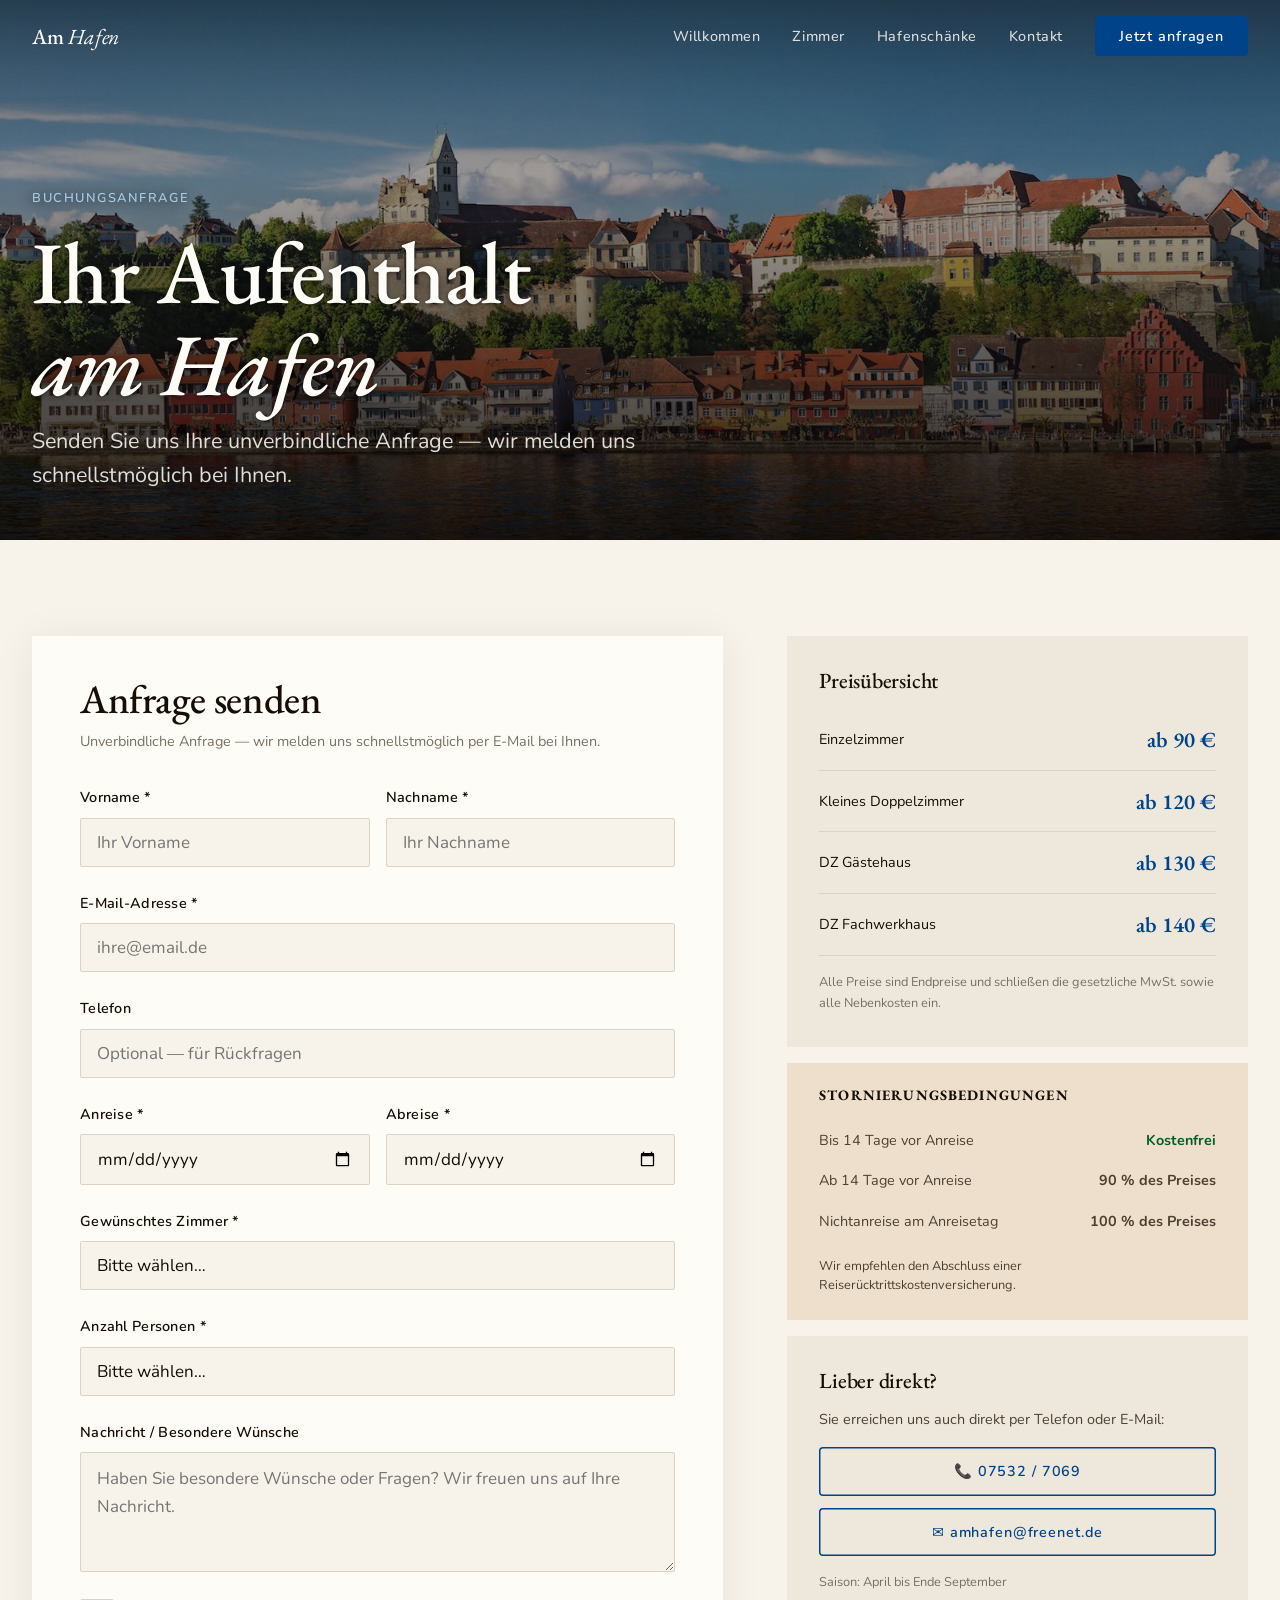
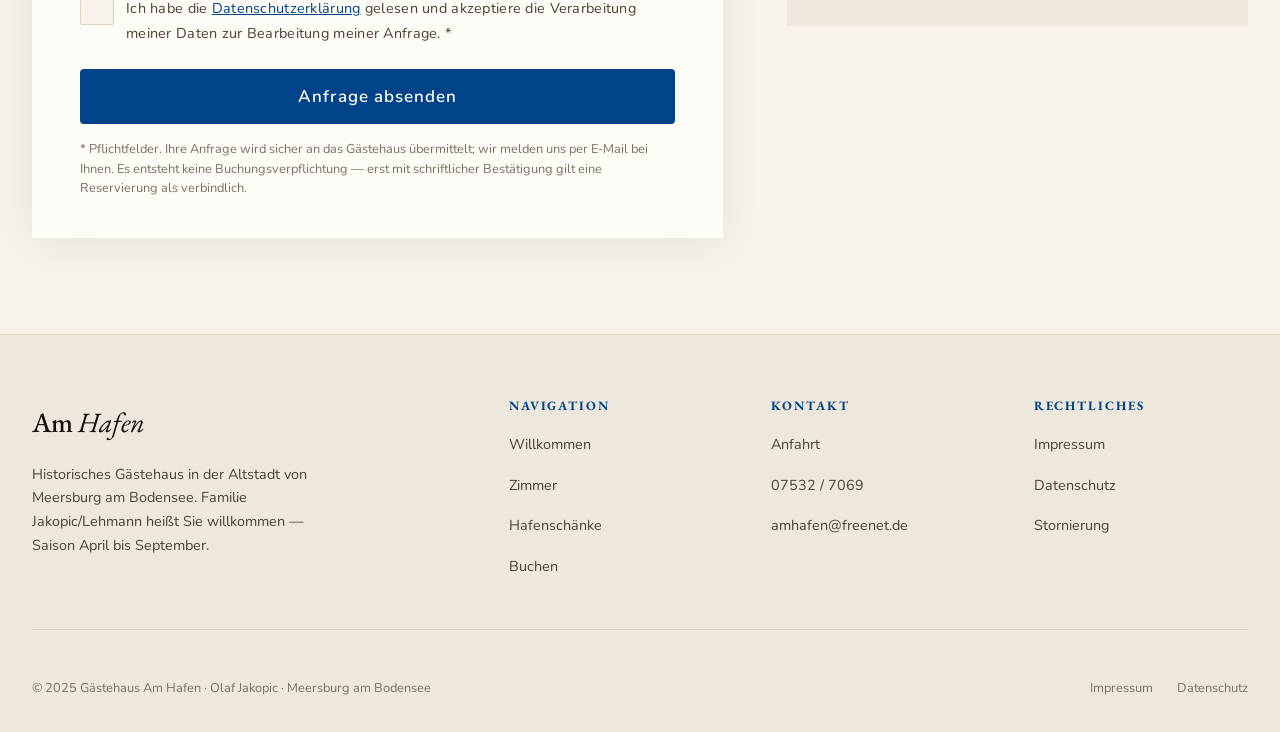
==== buchen.html @ cff9660d "Add files via upload" ====
<!DOCTYPE html>
<html lang="de">
<head>
  <meta charset="UTF-8">
  <meta name="viewport" content="width=device-width, initial-scale=1.0">
  <title>Zimmer anfragen – Gästehaus Am Hafen Meersburg</title>
  <meta name="description" content="Unverbindliche Buchungsanfrage für das Gästehaus Am Hafen in Meersburg. Zimmer ab 90 €/Nacht. Kostenfreie Stornierung bis 14 Tage vor Anreise.">
  <link rel="stylesheet" href="style.css">
</head>
<body>

<!-- ── Navigation ──────────────────────────────────────────── -->
<nav class="nav" aria-label="Hauptnavigation">
  <div class="nav__inner">
    <a href="index.html" class="nav__logo">Am <span>Hafen</span></a>
    <div class="nav__links" role="list">
      <a href="index.html" class="nav__link" role="listitem">Willkommen</a>
      <a href="zimmer.html" class="nav__link" role="listitem">Zimmer</a>
      <a href="hafenschaenke.html" class="nav__link" role="listitem">Hafenschänke</a>
      <a href="kontakt.html" class="nav__link" role="listitem">Kontakt</a>
      <a href="buchen.html" class="nav__cta nav__link nav__link--active" role="listitem">Jetzt anfragen</a>
    </div>
    <button class="nav__hamburger" aria-label="Menü öffnen" aria-expanded="false" aria-controls="mobile-nav">
      <span></span><span></span><span></span>
    </button>
  </div>
</nav>

<nav class="nav__mobile" id="mobile-nav" aria-label="Mobile Navigation">
  <a href="index.html" class="nav__link">Willkommen</a>
  <a href="zimmer.html" class="nav__link">Zimmer</a>
  <a href="hafenschaenke.html" class="nav__link">Hafenschänke</a>
  <a href="kontakt.html" class="nav__link">Kontakt</a>
  <a href="buchen.html" class="nav__cta">Jetzt anfragen</a>
</nav>

<!-- ── Page Header ─────────────────────────────────────────── -->
<header class="page-header">
  <div class="page-header__bg">
    <img width="1600" height="961" src="meersburg-bodensee-uferpromenade-bearbeitet.jpg" srcset="meersburg-bodensee-uferpromenade-bearbeitet-768.jpg 768w, meersburg-bodensee-uferpromenade-bearbeitet-1200.jpg 1200w, meersburg-bodensee-uferpromenade-bearbeitet.jpg 1600w" sizes="100vw" alt="Uferpromenade am Bodensee bei Meersburg" loading="eager" fetchpriority="high">
    <div class="page-header__content">
      <p class="eyebrow">Buchungsanfrage</p>
      <h1>Ihr Aufenthalt<br><em>am Hafen</em></h1>
      <p class="page-header__sub">Senden Sie uns Ihre unverbindliche Anfrage — wir melden uns schnellstmöglich bei Ihnen.</p>
    </div>
  </div>
</header>

<!-- ── Booking Section ────────────────────────────────────── -->
<main class="booking-section">
  <div class="container">

    <div class="booking-grid">

      <!-- ── Form ──────────────────────────────────────────── -->
      <div class="reveal">
        <form class="booking-form" name="buchungsanfrage" method="POST" data-netlify="true" netlify-honeypot="bot-field" action="/danke.html" aria-labelledby="form-heading">
          <input type="hidden" name="form-name" value="buchungsanfrage">
          <p hidden aria-hidden="true"><label>Bitte nicht ausfüllen: <input name="bot-field"></label></p>
          <h2 id="form-heading" style="font-size: var(--text-2xl); margin-bottom: var(--s2);">Anfrage senden</h2>
          <p class="lead" style="font-size: var(--text-sm); font-family: var(--font-body); font-style: normal; color: var(--text-soft); margin-bottom: var(--s8);">
            Unverbindliche Anfrage — wir melden uns schnellstmöglich per E-Mail bei Ihnen.
          </p>

          <div class="form-row">
            <div class="form-group">
              <label for="vorname">Vorname *</label>
              <input type="text" id="vorname" name="vorname" required autocomplete="given-name" placeholder="Ihr Vorname">
            </div>
            <div class="form-group">
              <label for="nachname">Nachname *</label>
              <input type="text" id="nachname" name="nachname" required autocomplete="family-name" placeholder="Ihr Nachname">
            </div>
          </div>

          <div class="form-group">
            <label for="email">E-Mail-Adresse *</label>
            <input type="email" id="email" name="email" required autocomplete="email" placeholder="ihre@email.de">
          </div>

          <div class="form-group">
            <label for="telefon">Telefon</label>
            <input type="tel" id="telefon" name="telefon" autocomplete="tel" placeholder="Optional — für Rückfragen">
          </div>

          <div class="form-row">
            <div class="form-group">
              <label for="anreise">Anreise *</label>
              <input type="date" id="anreise" name="anreise" required>
            </div>
            <div class="form-group">
              <label for="abreise">Abreise *</label>
              <input type="date" id="abreise" name="abreise" required>
            </div>
          </div>

          <div class="form-group">
            <label for="zimmer">Gewünschtes Zimmer *</label>
            <select id="zimmer" name="zimmer" required>
              <option value="" disabled selected>Bitte wählen…</option>
              <option value="ez">Einzelzimmer (ab 90 €/Nacht)</option>
              <option value="dz-klein">Kleines Doppelzimmer (ab 120 €/Nacht)</option>
              <option value="dz-gaestehaus">Doppelzimmer Gästehaus (ab 130 €/Nacht)</option>
              <option value="dz-fachwerkhaus">Doppelzimmer Fachwerkhaus (ab 140 €/Nacht)</option>
            </select>
          </div>

          <div class="form-group">
            <label for="personen">Anzahl Personen *</label>
            <select id="personen" name="personen" required>
              <option value="" disabled selected>Bitte wählen…</option>
              <option value="1">1 Person</option>
              <option value="2">2 Personen</option>
            </select>
          </div>

          <div class="form-group">
            <label for="nachricht">Nachricht / Besondere Wünsche</label>
            <textarea id="nachricht" name="nachricht" placeholder="Haben Sie besondere Wünsche oder Fragen? Wir freuen uns auf Ihre Nachricht."></textarea>
          </div>

          <div class="form-group" style="flex-direction: row; align-items: flex-start; gap: var(--s3);">
            <input type="checkbox" id="datenschutz" name="datenschutz" required style="width: auto; flex-shrink: 0; margin-top: 3px;">
            <label for="datenschutz" style="font-weight: 400; font-size: var(--text-sm); color: var(--text-mid); cursor: pointer;">
              Ich habe die <a href="impressum.html#datenschutz" style="color: var(--lake); text-decoration: underline;">Datenschutzerklärung</a> gelesen und akzeptiere die Verarbeitung meiner Daten zur Bearbeitung meiner Anfrage. *
            </label>
          </div>

          <button type="submit" class="btn btn--primary btn--lg" style="width: 100%; justify-content: center;">
            Anfrage absenden
          </button>

          <p class="form-note" style="margin-top: var(--s4);">
            * Pflichtfelder. Ihre Anfrage wird sicher an das Gästehaus übermittelt; wir melden uns per E-Mail bei Ihnen. Es entsteht keine Buchungsverpflichtung — erst mit schriftlicher Bestätigung gilt eine Reservierung als verbindlich.
          </p>
        </form>
      </div>

      <!-- ── Sidebar ─────────────────────────────────────── -->
      <aside class="booking-sidebar reveal reveal-delay-1" aria-label="Buchungsinformationen">

        <div class="booking-info-card">
          <h3>Preisübersicht</h3>
          <table class="price-table" aria-label="Zimmerpreise">
            <tbody>
              <tr>
                <td>Einzelzimmer</td>
                <td>ab 90 €</td>
              </tr>
              <tr>
                <td>Kleines Doppelzimmer</td>
                <td>ab 120 €</td>
              </tr>
              <tr>
                <td>DZ Gästehaus</td>
                <td>ab 130 €</td>
              </tr>
              <tr>
                <td>DZ Fachwerkhaus</td>
                <td>ab 140 €</td>
              </tr>
            </tbody>
          </table>
          <p style="font-size: var(--text-xs); color: var(--text-soft); margin-top: var(--s4);">
            Alle Preise sind Endpreise und schließen die gesetzliche MwSt. sowie alle Nebenkosten ein.
          </p>
        </div>

        <div class="storno-block" id="stornierung" aria-label="Stornierungsbedingungen">
          <h4>Stornierungsbedingungen</h4>
          <div class="storno-item">
            <span>Bis 14 Tage vor Anreise</span>
            <strong style="color: oklch(42% 0.14 155);">Kostenfrei</strong>
          </div>
          <div class="storno-item">
            <span>Ab 14 Tage vor Anreise</span>
            <strong>90 % des Preises</strong>
          </div>
          <div class="storno-item">
            <span>Nichtanreise am Anreisetag</span>
            <strong>100 % des Preises</strong>
          </div>
          <p style="font-size: var(--text-xs); color: var(--text-mid); margin-top: var(--s4); line-height: 1.5;">
            Wir empfehlen den Abschluss einer Reiserücktrittskostenversicherung.
          </p>
        </div>

        <div class="booking-info-card" style="margin-top: var(--s4);">
          <h3 style="font-size: var(--text-lg); margin-bottom: var(--s4);">Lieber direkt?</h3>
          <p style="font-size: var(--text-sm); color: var(--text-mid); margin-bottom: var(--s4); line-height: 1.6;">
            Sie erreichen uns auch direkt per Telefon oder E-Mail:
          </p>
          <a href="tel:+4975327069" class="btn btn--ghost" style="width: 100%; justify-content: center; margin-bottom: var(--s3);">
            📞 07532 / 7069
          </a>
          <a href="mailto:amhafen@freenet.de" class="btn btn--ghost" style="width: 100%; justify-content: center;">
            ✉ amhafen@freenet.de
          </a>
          <p style="font-size: var(--text-xs); color: var(--text-soft); margin-top: var(--s4);">Saison: April bis Ende September</p>
        </div>

      </aside>
    </div>
  </div>
</main>

<!-- ── Footer ─────────────────────────────────────────────── -->
<footer>
  <div class="container">
    <div class="footer__grid">
      <div>
        <div class="footer__brand">Am <span>Hafen</span></div>
        <p class="footer__desc">Historisches Gästehaus in der Altstadt von Meersburg am Bodensee. Familie Jakopic/Lehmann heißt Sie willkommen — Saison April bis September.</p>
      </div>
      <div class="footer__col">
        <h4>Navigation</h4>
        <ul class="footer__links">
          <li><a href="index.html" class="footer__link">Willkommen</a></li>
          <li><a href="zimmer.html" class="footer__link">Zimmer</a></li>
          <li><a href="hafenschaenke.html" class="footer__link">Hafenschänke</a></li>
          <li><a href="buchen.html" class="footer__link">Buchen</a></li>
        </ul>
      </div>
      <div class="footer__col">
        <h4>Kontakt</h4>
        <ul class="footer__links">
          <li><a href="kontakt.html" class="footer__link">Anfahrt</a></li>
          <li><a href="tel:+4975327069" class="footer__link">07532 / 7069</a></li>
          <li><a href="mailto:amhafen@freenet.de" class="footer__link">amhafen@freenet.de</a></li>
        </ul>
      </div>
      <div class="footer__col">
        <h4>Rechtliches</h4>
        <ul class="footer__links">
          <li><a href="impressum.html" class="footer__link">Impressum</a></li>
          <li><a href="impressum.html#datenschutz" class="footer__link">Datenschutz</a></li>
          <li><a href="impressum.html#stornierung" class="footer__link">Stornierung</a></li>
        </ul>
      </div>
    </div>
    <div class="footer__bottom">
      <span class="footer__copy">© 2025 Gästehaus Am Hafen · Olaf Jakopic · Meersburg am Bodensee</span>
      <div class="footer__legal">
        <a href="impressum.html">Impressum</a>
        <a href="impressum.html#datenschutz">Datenschutz</a>
      </div>
    </div>
  </div>
</footer>

<script src="main.js"></script>
</body>
</html>
---- style.css ----
/* ============================================================
   Gästehaus Am Hafen — Main Stylesheet
   Typography: EB Garamond (display) + Nunito (body)
   Colors: OKLCH — warm cream / Bodensee blue
   ============================================================ */

@import url('https://fonts.googleapis.com/css2?family=EB+Garamond:ital,wght@0,400;0,500;0,600;1,400;1,500&family=Nunito:wght@300;400;500;600;700&display=swap');

/* ── Reset & Box Model ────────────────────────────────────── */
*, *::before, *::after {
  box-sizing: border-box;
  margin: 0;
  padding: 0;
}

/* ── Design Tokens ────────────────────────────────────────── */
:root {
  /* Colors */
  --bg:             oklch(96.5% 0.013 85);
  --bg-surface:     oklch(93%   0.016 82);
  --bg-deep:        oklch(89%   0.022 80);
  --text:           oklch(17%   0.022 70);
  --text-mid:       oklch(38%   0.028 72);
  --text-soft:      oklch(55%   0.022 75);
  --lake:           oklch(37%   0.155 241);
  --lake-mid:       oklch(52%   0.115 241);
  --lake-pale:      oklch(82%   0.055 241);
  --lake-wash:      oklch(93%   0.025 241);
  --timber:         oklch(60%   0.100 62);
  --timber-pale:    oklch(91%   0.030 75);
  --border:         oklch(87%   0.022 80);
  --border-mid:     oklch(80%   0.030 80);
  --white:          oklch(99%   0.006 85);

  /* Typography */
  --font-display: 'EB Garamond', Georgia, serif;
  --font-body:    'Nunito', system-ui, -apple-system, sans-serif;

  /* Type Scale (fluid) */
  --text-xs:   clamp(0.72rem, 0.68rem + 0.2vw,  0.8rem);
  --text-sm:   clamp(0.85rem, 0.82rem + 0.15vw, 0.9rem);
  --text-base: clamp(1rem,    0.97rem + 0.15vw,  1.0625rem);
  --text-lg:   clamp(1.15rem, 1.05rem + 0.5vw,   1.35rem);
  --text-xl:   clamp(1.35rem, 1.1rem  + 1.1vw,   1.75rem);
  --text-2xl:  clamp(1.7rem,  1.3rem  + 2vw,     2.5rem);
  --text-3xl:  clamp(2.2rem,  1.6rem  + 3vw,     3.5rem);
  --text-4xl:  clamp(3rem,    2rem    + 5vw,      5.5rem);
  --text-hero: clamp(3.5rem,  2rem    + 7.5vw,   8.5rem);

  /* Spacing (4pt scale) */
  --s1:  0.25rem;
  --s2:  0.5rem;
  --s3:  0.75rem;
  --s4:  1rem;
  --s6:  1.5rem;
  --s8:  2rem;
  --s10: 2.5rem;
  --s12: 3rem;
  --s16: 4rem;
  --s20: 5rem;
  --s24: 6rem;
  --s32: 8rem;

  /* Easing */
  --ease-out-quart: cubic-bezier(0.25, 1, 0.5, 1);
  --ease-out-expo:  cubic-bezier(0.16, 1, 0.3, 1);

  /* Layout */
  --max-content: 1380px;
  --max-prose:   70ch;
  --nav-h:       72px;
}

/* ── Base ─────────────────────────────────────────────────── */
html {
  scroll-behavior: smooth;
  -webkit-text-size-adjust: 100%;
}

body {
  font-family: var(--font-body);
  font-size: var(--text-base);
  line-height: 1.7;
  color: var(--text);
  background: var(--bg);
  -webkit-font-smoothing: antialiased;
  overflow-x: hidden;
}

img {
  display: block;
  max-width: 100%;
  height: auto;
}

a {
  color: inherit;
  text-decoration: none;
}

ul, ol {
  list-style: none;
}

button {
  cursor: pointer;
  border: none;
  background: none;
  font-family: inherit;
}

/* ── Typography ───────────────────────────────────────────── */
h1, h2, h3, h4 {
  font-family: var(--font-display);
  font-weight: 500;
  line-height: 1.15;
  letter-spacing: -0.01em;
  color: var(--text);
}

h1 { font-size: var(--text-4xl); }
h2 { font-size: var(--text-3xl); }
h3 { font-size: var(--text-2xl); }
h4 { font-size: var(--text-xl); }

h1 em, h2 em, h3 em, h4 em {
  font-style: italic;
  font-weight: inherit;
}

.display {
  font-family: var(--font-display);
  font-size: var(--text-hero);
  font-weight: 400;
  line-height: 0.92;
  letter-spacing: -0.02em;
}

.eyebrow {
  font-family: var(--font-body);
  font-size: var(--text-xs);
  font-weight: 600;
  letter-spacing: 0.12em;
  text-transform: uppercase;
  color: var(--lake);
}

.lead {
  font-family: var(--font-display);
  font-size: var(--text-lg);
  font-weight: 400;
  font-style: italic;
  line-height: 1.6;
  color: var(--text-mid);
}

/* ── Navigation ───────────────────────────────────────────── */
.nav {
  position: fixed;
  top: 0;
  left: 0;
  right: 0;
  z-index: 100;
  height: var(--nav-h);
  display: flex;
  align-items: center;
  padding: 0 var(--s8);
  transition: background 0.4s var(--ease-out-quart),
              box-shadow 0.4s var(--ease-out-quart);
}

/* Scrim behind nav on transparent (over-hero) state for legibility */
.nav::before {
  content: '';
  position: absolute;
  inset: 0;
  bottom: auto;
  height: calc(var(--nav-h) * 2.4);
  background: linear-gradient(
    to bottom,
    oklch(15% 0.02 70 / 0.55) 0%,
    oklch(15% 0.02 70 / 0.28) 45%,
    oklch(15% 0.02 70 / 0) 100%
  );
  pointer-events: none;
  opacity: 1;
  transition: opacity 0.4s var(--ease-out-quart);
  z-index: -1;
}

.nav--scrolled::before,
.nav--light::before {
  opacity: 0;
}

.nav--scrolled {
  background: var(--white);
  box-shadow: 0 1px 0 var(--border);
}

.nav__inner {
  width: 100%;
  max-width: var(--max-content);
  margin: 0 auto;
  display: flex;
  align-items: center;
  justify-content: space-between;
  gap: var(--s6);
}

.nav__logo {
  font-family: var(--font-display);
  font-size: var(--text-lg);
  font-weight: 500;
  letter-spacing: -0.01em;
  color: var(--white);
  transition: color 0.3s;
  flex-shrink: 0;
  white-space: nowrap;
}

.nav--scrolled .nav__logo,
.nav--light .nav__logo {
  color: var(--text);
}

.nav__logo span {
  font-style: italic;
  font-weight: 400;
}

.nav__links {
  display: flex;
  align-items: center;
  gap: var(--s8);
}

.nav__link {
  font-size: var(--text-sm);
  font-weight: 500;
  letter-spacing: 0.04em;
  color: oklch(98% 0.008 85 / 0.85);
  transition: color 0.2s, opacity 0.2s;
  position: relative;
}

.nav--scrolled .nav__link,
.nav--light .nav__link {
  color: var(--text-mid);
}

.nav__link::after {
  content: '';
  position: absolute;
  bottom: -2px;
  left: 0;
  width: 0;
  height: 1px;
  background: var(--lake);
  transition: width 0.25s var(--ease-out-quart);
}

.nav__link:hover::after,
.nav__link--active::after {
  width: 100%;
}

.nav__link:hover,
.nav__link--active {
  color: var(--white);
  opacity: 1;
}

.nav--scrolled .nav__link:hover,
.nav--scrolled .nav__link--active,
.nav--light .nav__link:hover,
.nav--light .nav__link--active {
  color: var(--lake);
}

.nav__cta {
  font-size: var(--text-sm);
  font-weight: 600;
  letter-spacing: 0.06em;
  padding: var(--s2) var(--s6);
  background: var(--lake);
  color: var(--white) !important;
  border-radius: 4px;
  transition: background 0.2s;
  flex-shrink: 0;
  white-space: nowrap;
}

.nav__cta:hover {
  background: var(--lake-mid) !important;
}

.nav__cta::after { display: none !important; }

.nav__hamburger {
  display: none;
  flex-direction: column;
  gap: 5px;
  padding: var(--s2);
  color: var(--white);
}

.nav--scrolled .nav__hamburger,
.nav--light .nav__hamburger {
  color: var(--text);
}

.nav__hamburger span {
  display: block;
  width: 22px;
  height: 1.5px;
  background: currentColor;
  transition: transform 0.3s, opacity 0.3s;
}

/* ── Mobile Nav ────────────────────────────────────────────── */
.nav__mobile {
  display: none;
  position: fixed;
  inset: 0;
  z-index: 99;
  background: var(--white);
  padding: calc(var(--nav-h) + var(--s8)) var(--s8) var(--s8);
  flex-direction: column;
  gap: var(--s6);
}

.nav__mobile.is-open {
  display: flex;
}

.nav__mobile .nav__link {
  color: var(--text);
  font-size: var(--text-xl);
  font-family: var(--font-display);
  font-weight: 400;
}

.nav__mobile .nav__cta {
  align-self: flex-start;
  margin-top: var(--s4);
}

/* Offenes Mobile-Menü: obere Leiste solide, damit Logo/Hamburger lesbar
   bleiben und der Über-Hero-Scrim nicht in das weiße Menü durchscheint */
body:has(.nav__mobile.is-open) .nav {
  background: var(--white);
  box-shadow: 0 1px 0 var(--border);
}
body:has(.nav__mobile.is-open) .nav::before { opacity: 0; }
body:has(.nav__mobile.is-open) .nav__logo,
body:has(.nav__mobile.is-open) .nav__hamburger { color: var(--text); }

/* ── Buttons ──────────────────────────────────────────────── */
.btn {
  display: inline-flex;
  align-items: center;
  gap: var(--s3);
  font-family: var(--font-body);
  font-size: var(--text-sm);
  font-weight: 600;
  letter-spacing: 0.06em;
  padding: var(--s3) var(--s8);
  border-radius: 4px;
  transition: background 0.2s, transform 0.15s;
  text-decoration: none;
}

.btn:active { transform: translateY(1px); }

.btn--primary {
  background: var(--lake);
  color: var(--white);
}

.btn--primary:hover { background: var(--lake-mid); }

.btn--ghost {
  background: transparent;
  color: var(--lake);
  box-shadow: inset 0 0 0 1.5px var(--lake);
}

.btn--ghost:hover {
  background: var(--lake-wash);
}

.btn--ghost-light {
  background: transparent;
  color: var(--white);
  box-shadow: inset 0 0 0 1.5px oklch(98% 0.006 85 / 0.5);
}

.btn--ghost-light:hover {
  background: oklch(98% 0.006 85 / 0.1);
}

.btn--lg {
  font-size: var(--text-base);
  padding: var(--s4) var(--s10);
}

/* ── Layout Utilities ─────────────────────────────────────── */
.container {
  width: 100%;
  max-width: var(--max-content);
  margin: 0 auto;
  padding: 0 var(--s8);
}

.section {
  padding: var(--s24) 0;
}

.section--sm { padding: var(--s16) 0; }
.section--lg { padding: clamp(5rem, 10vw, 9rem) 0; }

/* ── Hero ─────────────────────────────────────────────────── */
.hero {
  position: relative;
  min-height: 100svh;
  display: flex;
  align-items: flex-end;
  overflow: hidden;
}

.hero__bg {
  position: absolute;
  inset: 0;
  z-index: 0;
}

.hero__bg img {
  width: 100%;
  height: 100%;
  object-fit: cover;
  object-position: center 30%;
}

.hero__bg::after {
  content: '';
  position: absolute;
  inset: 0;
  background: linear-gradient(
    to top,
    oklch(12% 0.02 70 / 0.88) 0%,
    oklch(12% 0.02 70 / 0.35) 50%,
    oklch(12% 0.02 70 / 0.1) 100%
  );
}

.hero__content {
  position: relative;
  z-index: 1;
  width: 100%;
  padding: var(--s32) var(--s8) var(--s20);
  max-width: var(--max-content);
  margin: 0 auto;
}

.hero__eyebrow {
  color: var(--lake-pale);
  margin-bottom: var(--s6);
}

.hero__title {
  font-family: var(--font-display);
  font-size: var(--text-hero);
  font-weight: 400;
  font-style: normal;
  line-height: 0.95;
  letter-spacing: -0.02em;
  color: var(--white);
  margin-bottom: var(--s6);
  max-width: 14ch;
}

.hero__title em {
  font-style: italic;
  font-weight: 400;
}

.hero__sub {
  font-size: var(--text-base);
  color: oklch(94% 0.01 85 / 0.85);
  max-width: 46ch;
  line-height: 1.6;
  margin-bottom: var(--s10);
}

.hero__actions {
  display: flex;
  gap: var(--s4);
  flex-wrap: wrap;
}

/* ── Zimmer Inklusiv-Liste ───────────────────────────────── */
.zimmer-inkl {
  display: grid;
  grid-template-columns: 1fr 1fr;
  gap: var(--s10);
  background: var(--white);
  border: 1px solid var(--border);
  padding: var(--s10);
}

.zimmer-inkl__col + .zimmer-inkl__col {
  border-left: 1px solid var(--border);
  padding-left: var(--s10);
}

.zimmer-inkl__heading {
  font-family: var(--font-body);
  font-size: var(--text-xs);
  font-weight: 700;
  letter-spacing: 0.15em;
  text-transform: uppercase;
  color: var(--lake);
  margin-bottom: var(--s5, 1.25rem);
  padding-bottom: var(--s3);
  border-bottom: 1px solid var(--border);
}

.zimmer-inkl__list {
  display: flex;
  flex-direction: column;
  gap: var(--s3);
}

.zimmer-inkl__list li {
  font-size: var(--text-sm);
  color: var(--text-mid);
  display: flex;
  gap: var(--s3);
  align-items: flex-start;
  line-height: 1.55;
}

.zimmer-inkl__list li::before {
  content: '✓';
  color: var(--lake);
  font-weight: 700;
  flex-shrink: 0;
  margin-top: 1px;
}

.zimmer-inkl__list--muted li::before {
  content: '·';
  color: var(--text-soft);
  font-size: 1.4em;
  line-height: 1;
}

@media (max-width: 720px) {
  .zimmer-inkl {
    grid-template-columns: 1fr;
    gap: var(--s8);
    padding: var(--s8);
  }
  .zimmer-inkl__col + .zimmer-inkl__col {
    border-left: none;
    border-top: 1px solid var(--border);
    padding-left: 0;
    padding-top: var(--s8);
  }
}

/* ── Highlights Band ─────────────────────────────────────── */
.highlights {
  background: var(--white);
  padding: var(--s12) 0;
  border-top: 1px solid var(--border);
  border-bottom: 1px solid var(--border);
}

.highlights__grid {
  display: grid;
  grid-template-columns: repeat(3, 1fr);
  gap: 1px;
  background: var(--border);
}

.highlight {
  padding: var(--s8) var(--s10);
  background: var(--white);
  display: flex;
  align-items: flex-start;
  gap: var(--s6);
}

.highlight__icon {
  font-size: 1.5rem;
  flex-shrink: 0;
  margin-top: 2px;
}

.highlight__label {
  font-size: var(--text-xs);
  font-weight: 600;
  letter-spacing: 0.15em;
  text-transform: uppercase;
  color: var(--lake);
  margin-bottom: var(--s2);
}

.highlight__text {
  font-family: var(--font-display);
  font-size: var(--text-lg);
  color: var(--text);
  font-weight: 400;
  line-height: 1.3;
}

.highlight__sub {
  font-size: var(--text-sm);
  color: var(--text-mid);
  margin-top: var(--s1);
  line-height: 1.4;
}

/* ── Intro / Willkommen ──────────────────────────────────── */
.intro {
  padding: var(--s24) 0;
}

.intro__grid {
  display: grid;
  grid-template-columns: 1fr 1fr;
  gap: var(--s16);
  align-items: center;
}

.intro__image {
  position: relative;
  aspect-ratio: 3/4;
}

.intro__image-clip {
  width: 100%;
  height: 100%;
  overflow: hidden;
}

.intro__image-clip img {
  width: 100%;
  height: 100%;
  object-fit: cover;
  transition: transform 0.8s var(--ease-out-quart);
}

.intro__image:hover .intro__image-clip img {
  transform: scale(1.02);
}

.intro__badge {
  position: absolute;
  bottom: var(--s6);
  right: calc(-1 * var(--s12));
  background: var(--white);
  padding: var(--s6) var(--s8);
  box-shadow: 0 4px 32px oklch(12% 0.02 70 / 0.12);
  text-align: center;
  z-index: 2;
}

.intro__badge-year {
  font-family: var(--font-display);
  font-size: clamp(2.5rem, 5vw, 4rem);
  font-weight: 500;
  line-height: 1;
  letter-spacing: -0.02em;
  color: var(--lake);
}

.intro__badge-label {
  font-size: var(--text-xs);
  font-weight: 600;
  letter-spacing: 0.12em;
  text-transform: uppercase;
  color: var(--text-soft);
  margin-top: var(--s1);
}

.intro__text {
  padding-left: var(--s4);
}

.intro__text .eyebrow {
  margin-bottom: var(--s4);
}

.intro__text h2 {
  margin-bottom: var(--s6);
}

.intro__text .lead {
  margin-bottom: var(--s8);
}

.intro__text p {
  color: var(--text-mid);
  max-width: var(--max-prose);
  margin-bottom: var(--s4);
}

/* ── Room Preview ─────────────────────────────────────────── */
.rooms-preview {
  background: var(--bg);
  padding: var(--s24) 0;
}

.section-header {
  display: flex;
  align-items: flex-end;
  justify-content: space-between;
  gap: var(--s8);
  margin-bottom: var(--s12);
  flex-wrap: wrap;
}

.section-header__left .eyebrow {
  margin-bottom: var(--s4);
}

.rooms-grid {
  display: grid;
  grid-template-columns: repeat(3, 1fr);
  gap: var(--s6);
}

.room-card {
  display: flex;
  flex-direction: column;
  background: var(--white);
  overflow: hidden;
  border: 1px solid var(--border);
  transition: transform 0.3s var(--ease-out-quart),
              border-color 0.3s;
}

.room-card:hover {
  transform: translateY(-3px);
  border-color: var(--lake-pale);
  box-shadow: none;
}

.room-card__img {
  aspect-ratio: 4/3;
  overflow: hidden;
  position: relative;
}

.room-card__img img {
  width: 100%;
  height: 100%;
  object-fit: cover;
  transition: transform 0.6s var(--ease-out-quart);
}

.room-card:hover .room-card__img img {
  transform: scale(1.04);
}

.room-card__body {
  padding: var(--s6) var(--s8) var(--s8);
  display: flex;
  flex-direction: column;
  flex: 1;
}

.room-card__type {
  font-size: var(--text-xs);
  font-weight: 600;
  letter-spacing: 0.15em;
  text-transform: uppercase;
  color: var(--timber);
  margin-bottom: var(--s3);
}

.room-card__name {
  font-family: var(--font-display);
  font-size: var(--text-xl);
  font-weight: 500;
  letter-spacing: -0.01em;
  margin-bottom: var(--s3);
  line-height: 1.2;
}

.room-card__desc {
  font-size: var(--text-sm);
  color: var(--text-mid);
  line-height: 1.6;
  margin-bottom: var(--s6);
  flex: 1;
}

.room-card__footer {
  display: flex;
  align-items: center;
  justify-content: space-between;
  gap: var(--s4);
  padding-top: var(--s6);
  border-top: 1px solid var(--border);
}

.room-card__price {
  font-family: var(--font-display);
  font-size: var(--text-xl);
  font-weight: 400;
  color: var(--lake);
}

.room-card__price span {
  font-size: var(--text-sm);
  font-family: var(--font-body);
  color: var(--text-soft);
  font-weight: 400;
}

/* ── Hafen Bar Feature ─────────────────────────────────────── */
.hafenbar {
  padding: var(--s24) 0;
  position: relative;
  overflow: hidden;
}

.hafenbar__grid {
  display: grid;
  grid-template-columns: 5fr 7fr;
  gap: 0;
  min-height: 560px;
}

.hafenbar__text {
  padding: var(--s16) var(--s12) var(--s16) 0;
  display: flex;
  flex-direction: column;
  justify-content: center;
}

.hafenbar__text .eyebrow {
  margin-bottom: var(--s6);
}

.hafenbar__text h2 {
  margin-bottom: var(--s6);
}

.hafenbar__text .lead {
  margin-bottom: var(--s8);
}

.hafenbar__text p {
  color: var(--text-mid);
  margin-bottom: var(--s4);
  max-width: 54ch;
}

.hafenbar__text .btn {
  align-self: flex-start;
  margin-top: var(--s4);
}

.hafenbar__images {
  position: relative;
  display: grid;
  grid-template-rows: 2fr 1fr;
  gap: var(--s3);
}

.hafenbar__img-main {
  overflow: hidden;
}

.hafenbar__img-main img {
  width: 100%;
  height: 100%;
  object-fit: cover;
}

.hafenbar__img-row {
  display: grid;
  grid-template-columns: 1fr 1fr;
  gap: var(--s3);
}

.hafenbar__img-small {
  overflow: hidden;
}

.hafenbar__img-small img {
  width: 100%;
  height: 100%;
  object-fit: cover;
}

/* ── Geschichte / 1780 Section ───────────────────────────── */
.history {
  background: oklch(96% 0.018 241);
  padding: var(--s24) 0;
  position: relative;
  overflow: hidden;
}

.history__watermark {
  position: absolute;
  right: -0.05em;
  top: 50%;
  transform: translateY(-50%);
  font-family: var(--font-display);
  font-size: clamp(12rem, 25vw, 22rem);
  font-weight: 400;
  line-height: 1;
  letter-spacing: -0.06em;
  color: oklch(37% 0.155 241 / 0.06);
  pointer-events: none;
  user-select: none;
}

.history__inner {
  position: relative;
  z-index: 1;
  display: grid;
  grid-template-columns: 1fr 1fr;
  gap: var(--s16);
  align-items: center;
}

.history__text .eyebrow {
  color: var(--lake);
  margin-bottom: var(--s6);
}

.history__text h2 {
  color: var(--text);
  margin-bottom: var(--s6);
  font-size: var(--text-3xl);
}

.history__text p {
  color: var(--text-mid);
  line-height: 1.7;
  margin-bottom: var(--s4);
  max-width: 52ch;
}

.history__stats {
  display: grid;
  grid-template-columns: 1fr 1fr;
  gap: var(--s6);
  padding-top: var(--s6);
  margin-top: var(--s4);
  border-top: 1px solid var(--border);
}

.history__stat-number {
  font-family: var(--font-display);
  font-size: var(--text-3xl);
  font-weight: 500;
  letter-spacing: -0.02em;
  color: var(--lake);
  line-height: 1;
  margin-bottom: var(--s2);
}

.history__stat-label {
  font-size: var(--text-xs);
  font-weight: 600;
  letter-spacing: 0.12em;
  text-transform: uppercase;
  color: var(--text-soft);
}

.history__image {
  aspect-ratio: 3/4;
  overflow: hidden;
}

.history__image img {
  width: 100%;
  height: 100%;
  object-fit: cover;
}

/* ── Location ──────────────────────────────────────────────── */
.location {
  padding: var(--s24) 0;
  background: var(--bg-surface);
}

.location__grid {
  display: grid;
  grid-template-columns: 1fr 1fr;
  gap: var(--s16);
  align-items: center;
}

.location__content .eyebrow {
  margin-bottom: var(--s4);
}

.location__content h2 {
  margin-bottom: var(--s6);
}

.location__content .lead {
  margin-bottom: var(--s8);
}

.location__features {
  display: flex;
  flex-direction: column;
  gap: var(--s4);
  margin-bottom: var(--s8);
}

.location__feature {
  display: flex;
  gap: var(--s4);
  align-items: flex-start;
}

.location__feature-icon {
  width: 32px;
  height: 32px;
  flex-shrink: 0;
  background: var(--lake-wash);
  border-radius: 50%;
  display: flex;
  align-items: center;
  justify-content: center;
  font-size: 0.9rem;
  margin-top: 2px;
}

.location__feature-text strong {
  display: block;
  font-weight: 600;
  font-size: var(--text-sm);
  color: var(--text);
  margin-bottom: 1px;
}

.location__feature-text span {
  font-size: var(--text-sm);
  color: var(--text-mid);
}

.location__map {
  aspect-ratio: 4/5;
  position: relative;
  overflow: hidden;
}

.location__map img {
  width: 100%;
  height: 100%;
  object-fit: cover;
}

/* ── Contact Strip ────────────────────────────────────────── */
.contact-strip {
  background: var(--bg-deep);
  border-top: 1px solid var(--border-mid);
  padding: var(--s16) 0;
}

.contact-strip__inner {
  display: flex;
  align-items: center;
  justify-content: space-between;
  gap: var(--s8);
  flex-wrap: wrap;
}

.contact-strip__info {
  display: flex;
  gap: var(--s12);
  flex-wrap: wrap;
}

.contact-item {
  display: flex;
  flex-direction: column;
  gap: var(--s1);
}

.contact-item__label {
  font-size: var(--text-xs);
  font-weight: 700;
  letter-spacing: 0.15em;
  text-transform: uppercase;
  color: var(--lake);
}

.contact-item__value {
  font-size: var(--text-base);
  color: var(--text);
  font-family: var(--font-display);
  font-weight: 400;
}

.contact-item__value a {
  color: inherit;
  transition: color 0.2s;
}

.contact-item__value a:hover {
  color: var(--lake);
}

/* ── Footer ───────────────────────────────────────────────── */
footer {
  background: var(--bg-surface);
  border-top: 1px solid var(--border);
  padding: var(--s16) 0 var(--s8);
}

.footer__grid {
  display: grid;
  grid-template-columns: 2fr 1fr 1fr 1fr;
  gap: var(--s12);
  margin-bottom: var(--s12);
  padding-bottom: var(--s12);
  border-bottom: 1px solid var(--border);
}

.footer__brand {
  font-family: var(--font-display);
  font-size: var(--text-xl);
  font-weight: 500;
  letter-spacing: -0.02em;
  color: var(--text);
  margin-bottom: var(--s4);
}

.footer__brand span {
  font-style: italic;
  font-weight: 400;
}

.footer__desc {
  font-size: var(--text-sm);
  color: var(--text-mid);
  line-height: 1.65;
  max-width: 34ch;
}

.footer__col h4 {
  font-size: var(--text-xs);
  font-weight: 700;
  letter-spacing: 0.15em;
  text-transform: uppercase;
  color: var(--lake);
  margin-bottom: var(--s4);
}

.footer__links {
  display: flex;
  flex-direction: column;
  gap: var(--s3);
}

.footer__link {
  font-size: var(--text-sm);
  color: var(--text-mid);
  transition: color 0.2s;
}

.footer__link:hover {
  color: var(--text);
}

.footer__bottom {
  display: flex;
  align-items: center;
  justify-content: space-between;
  gap: var(--s4);
  flex-wrap: wrap;
}

.footer__copy {
  font-size: var(--text-xs);
  color: var(--text-soft);
}

.footer__legal {
  display: flex;
  gap: var(--s6);
}

.footer__legal a {
  font-size: var(--text-xs);
  color: var(--text-soft);
  transition: color 0.2s;
}

.footer__legal a:hover {
  color: var(--text-mid);
}

/* ── Page Header (einheitlich für alle Unterseiten) ────────── */
/* Spiegelt die Bildsprache des Startseiten-Heros: vollflächiges Foto,
   sichtbar (nicht abgedunkelt), Titel unten links, weiß und gut lesbar. */
.page-header {
  position: relative;
  min-height: clamp(380px, 46vw, 540px);
  overflow: hidden;
}

.page-header__bg {
  position: absolute;
  inset: 0;
  z-index: 0;
}

.page-header__bg img {
  width: 100%;
  height: 100%;
  object-fit: cover;
  object-position: center 42%;
}

.page-header__bg::after {
  content: '';
  position: absolute;
  inset: 0;
  background: linear-gradient(
    to top,
    oklch(12% 0.02 70 / 0.90) 0%,
    oklch(12% 0.02 70 / 0.52) 45%,
    oklch(12% 0.02 70 / 0.22) 100%
  );
}

.page-header__content {
  position: absolute;
  left: 0;
  right: 0;
  bottom: 0;
  z-index: 2; /* über dem ::after-Overlay, sonst verdeckt der Verlauf den Titel */
  max-width: var(--max-content);
  margin: 0 auto;
  padding: var(--s20) var(--s8) var(--s12);
}

.page-header__content .eyebrow {
  color: var(--lake-pale);
  margin-bottom: var(--s4);
  text-shadow: 0 1px 12px oklch(10% 0.02 70 / 0.7);
}

.page-header__content h1 {
  color: var(--white);
  font-size: var(--text-4xl);
  line-height: 1.04;
  max-width: 16ch;
  text-shadow: 0 2px 28px oklch(0% 0 0 / 0.6), 0 1px 4px oklch(0% 0 0 / 0.5);
}

.page-header__sub {
  color: oklch(95% 0.01 85 / 0.92);
  font-size: var(--text-lg);
  font-family: var(--font-body);
  max-width: 52ch;
  margin-top: var(--s4);
  line-height: 1.55;
  text-shadow: 0 1px 16px oklch(10% 0.02 70 / 0.7);
}

/* ── Zimmer Page ──────────────────────────────────────────── */
.room-full {
  padding: var(--s20) 0;
}

.room-full:nth-child(even) {
  background: var(--bg-surface);
}

.room-full__grid {
  display: grid;
  grid-template-columns: 1fr 1fr;
  gap: var(--s12);
  align-items: start;
}

.room-full:nth-child(even) .room-full__grid {
  direction: rtl;
}

.room-full:nth-child(even) .room-full__grid > * {
  direction: ltr;
}

.room-full__gallery {
  display: grid;
  grid-template-columns: 1.5fr 1fr;
  grid-template-rows: 1fr 1fr;
  gap: var(--s3);
}

.room-full__gallery-main {
  grid-row: 1 / span 2;
  aspect-ratio: 3/4;
  overflow: hidden;
  min-height: 0;
}

.room-full__gallery-thumb {
  overflow: hidden;
  min-height: 0;
}

.room-full__gallery img {
  width: 100%;
  height: 100%;
  object-fit: cover;
  transition: transform 0.5s var(--ease-out-quart);
}

.room-full__gallery img:hover {
  transform: scale(1.03);
}

.room-full__info {
  padding: var(--s4) 0;
}

.room-full__info .eyebrow {
  margin-bottom: var(--s4);
}

.room-full__info h2 {
  margin-bottom: var(--s4);
}

.room-full__info .lead {
  margin-bottom: var(--s8);
}

.room-full__info p {
  color: var(--text-mid);
  margin-bottom: var(--s4);
}

.amenities {
  display: grid;
  grid-template-columns: 1fr 1fr;
  gap: var(--s2) var(--s6);
  margin: var(--s6) 0;
}

.amenity {
  display: flex;
  align-items: center;
  gap: var(--s3);
  font-size: var(--text-sm);
  color: var(--text-mid);
}

.amenity::before {
  content: '✓';
  font-size: var(--text-xs);
  font-weight: 700;
  color: var(--lake);
  flex-shrink: 0;
}

.price-box {
  display: flex;
  align-items: baseline;
  gap: var(--s3);
  padding: var(--s6) var(--s8);
  background: var(--lake-wash);
  margin: var(--s6) 0;
}

.price-box__amount {
  font-family: var(--font-display);
  font-size: var(--text-3xl);
  font-weight: 500;
  letter-spacing: -0.02em;
  color: var(--lake);
  line-height: 1;
}

.price-box__from {
  font-size: var(--text-sm);
  color: var(--text-soft);
}

/* ── Buchung Page ─────────────────────────────────────────── */
.booking-section {
  padding: var(--s24) 0;
}

.booking-grid {
  display: grid;
  grid-template-columns: 3fr 2fr;
  gap: var(--s16);
  align-items: start;
}

.booking-form {
  background: var(--white);
  padding: var(--s10) var(--s12);
  box-shadow: 0 4px 40px oklch(12% 0.02 70 / 0.07);
}

.booking-form h2 {
  margin-bottom: var(--s2);
}

.booking-form .lead {
  margin-bottom: var(--s8);
  font-size: var(--text-base);
}

.form-group {
  display: flex;
  flex-direction: column;
  gap: var(--s2);
  margin-bottom: var(--s6);
}

.form-group label {
  font-size: var(--text-sm);
  font-weight: 600;
  color: var(--text);
  letter-spacing: 0.02em;
}

.form-group input,
.form-group select,
.form-group textarea {
  font-family: var(--font-body);
  font-size: var(--text-base);
  color: var(--text);
  background: var(--bg);
  border: 1.5px solid var(--border);
  border-radius: 2px;
  padding: var(--s3) var(--s4);
  transition: border-color 0.2s;
  width: 100%;
  -webkit-appearance: none;
}

.form-group input:focus,
.form-group select:focus,
.form-group textarea:focus {
  outline: none;
  border-color: var(--lake);
}

.form-group textarea {
  min-height: 120px;
  resize: vertical;
  line-height: 1.6;
}

.form-row {
  display: grid;
  grid-template-columns: 1fr 1fr;
  gap: var(--s4);
}

.form-note {
  font-size: var(--text-xs);
  color: var(--text-soft);
  line-height: 1.5;
  margin-top: var(--s4);
}

.booking-sidebar {
  position: sticky;
  top: calc(var(--nav-h) + var(--s8));
}

.booking-info-card {
  background: var(--bg-surface);
  padding: var(--s8);
  margin-bottom: var(--s4);
}

.booking-info-card h3 {
  font-size: var(--text-lg);
  margin-bottom: var(--s4);
}

.price-table {
  width: 100%;
  border-collapse: collapse;
}

.price-table td {
  padding: var(--s3) 0;
  font-size: var(--text-sm);
  border-bottom: 1px solid var(--border);
}

.price-table td:last-child {
  text-align: right;
  font-weight: 600;
  color: var(--lake);
  font-family: var(--font-display);
  font-size: var(--text-lg);
}

.storno-block {
  background: var(--timber-pale);
  padding: var(--s6) var(--s8);
  margin-top: var(--s4);
}

.storno-block h4 {
  font-size: var(--text-sm);
  font-weight: 700;
  margin-bottom: var(--s4);
  text-transform: uppercase;
  letter-spacing: 0.08em;
}

.storno-item {
  display: flex;
  justify-content: space-between;
  gap: var(--s4);
  font-size: var(--text-sm);
  padding: var(--s2) 0;
  color: var(--text-mid);
}

/* ── Kontakt Page ─────────────────────────────────────────── */
.contact-page {
  padding: var(--s24) 0;
}

.contact-page__grid {
  display: grid;
  grid-template-columns: 1fr 1fr;
  gap: var(--s16);
}

.contact-card {
  background: var(--white);
  padding: var(--s10) var(--s12);
  box-shadow: 0 4px 40px oklch(12% 0.02 70 / 0.07);
}

.contact-details {
  display: flex;
  flex-direction: column;
  gap: var(--s6);
  margin-top: var(--s8);
}

.contact-detail {
  display: flex;
  gap: var(--s4);
  align-items: flex-start;
}

.contact-detail__icon {
  font-size: 1.2rem;
  flex-shrink: 0;
  margin-top: 1px;
}

.contact-detail__label {
  font-size: var(--text-xs);
  font-weight: 600;
  letter-spacing: 0.12em;
  text-transform: uppercase;
  color: var(--lake);
  margin-bottom: var(--s1);
}

.contact-detail__value {
  font-size: var(--text-base);
  color: var(--text);
}

.contact-detail__value a {
  color: var(--lake);
  text-decoration: underline;
  text-decoration-color: transparent;
  transition: text-decoration-color 0.2s;
}

.contact-detail__value a:hover {
  text-decoration-color: var(--lake);
}

.map-embed {
  height: 400px;
  overflow: hidden;
  margin-top: var(--s8);
}

.map-embed iframe {
  width: 100%;
  height: 100%;
  border: none;
  display: block;
}

/* ── Impressum Page ───────────────────────────────────────── */
.legal-page {
  padding: var(--s24) 0;
  padding-top: calc(var(--nav-h) + var(--s16));
}

.legal-page .container {
  max-width: 800px;
}

.legal-page h1 {
  margin-bottom: var(--s6);
}

.legal-section {
  margin-bottom: var(--s12);
}

.legal-section h2 {
  font-size: var(--text-xl);
  margin-bottom: var(--s4);
  padding-bottom: var(--s3);
  border-bottom: 1px solid var(--border);
}

.legal-section h3 {
  font-size: var(--text-lg);
  margin-top: var(--s6);
  margin-bottom: var(--s3);
}

.legal-section p {
  color: var(--text-mid);
  margin-bottom: var(--s4);
  line-height: 1.7;
}

.legal-table {
  width: 100%;
  border-collapse: collapse;
  margin: var(--s4) 0;
}

.legal-table td {
  padding: var(--s3) var(--s4);
  font-size: var(--text-sm);
  border-bottom: 1px solid var(--border);
  vertical-align: top;
}

.legal-table td:first-child {
  font-weight: 600;
  color: var(--text);
  white-space: nowrap;
  padding-right: var(--s8);
  width: 35%;
}

.legal-table td:last-child {
  color: var(--text-mid);
}

/* ── Hafenschänke Page ─────────────────────────────────────── */
.hafen-hero-strip {
  background: var(--bg-surface);
  border-top: 1px solid var(--border);
  border-bottom: 1px solid var(--border);
  padding: var(--s12) 0;
}

.hafen-gen-timeline {
  display: flex;
  gap: 0;
  padding: var(--s12) 0;
  position: relative;
}

.hafen-gen-timeline::before {
  content: '';
  position: absolute;
  top: calc(var(--s12) + 16px);
  left: 0;
  right: 0;
  height: 1px;
  background: var(--border-mid);
}

.gen-item {
  flex: 1;
  text-align: center;
  padding: 0 var(--s4);
  position: relative;
}

.gen-item__dot {
  width: 12px;
  height: 12px;
  border-radius: 50%;
  background: var(--lake);
  margin: 10px auto var(--s4);
  position: relative;
  z-index: 1;
}

.gen-item__year {
  font-family: var(--font-display);
  font-size: var(--text-xl);
  font-weight: 500;
  letter-spacing: -0.01em;
  color: var(--lake);
  margin-bottom: var(--s2);
  display: block;
}

.gen-item__name {
  font-weight: 600;
  font-size: var(--text-sm);
  margin-bottom: var(--s1);
}

.gen-item__desc {
  font-size: var(--text-xs);
  color: var(--text-soft);
  line-height: 1.5;
}

/* ── Scroll Animations ─────────────────────────────────────── */
.reveal {
  opacity: 0;
  transform: translateY(28px);
  transition: opacity 0.7s var(--ease-out-expo),
              transform 0.7s var(--ease-out-expo);
}

.reveal.is-visible {
  opacity: 1;
  transform: none;
}

.reveal-delay-1 { transition-delay: 0.1s; }
.reveal-delay-2 { transition-delay: 0.2s; }
.reveal-delay-3 { transition-delay: 0.3s; }

/* ── Lightbox ──────────────────────────────────────────────── */
.lightbox {
  position: fixed;
  inset: 0;
  z-index: 200;
  background: oklch(6% 0.01 70 / 0.95);
  display: flex;
  align-items: center;
  justify-content: center;
  opacity: 0;
  pointer-events: none;
  transition: opacity 0.3s;
}

.lightbox.is-open {
  opacity: 1;
  pointer-events: auto;
}

.lightbox__img {
  max-width: 92vw;
  max-height: 90vh;
  object-fit: contain;
}

.lightbox__close {
  position: absolute;
  top: var(--s6);
  right: var(--s6);
  width: 48px;
  height: 48px;
  display: flex;
  align-items: center;
  justify-content: center;
  color: var(--white);
  font-size: 1.5rem;
  cursor: pointer;
  opacity: 0.6;
  transition: opacity 0.2s;
}

.lightbox__close:hover { opacity: 1; }

/* ── Responsive ───────────────────────────────────────────── */
@media (max-width: 1100px) {
  .footer__grid {
    grid-template-columns: 1fr 1fr;
    gap: var(--s8);
  }

  .intro__badge {
    right: var(--s4);
  }

  .history__watermark {
    font-size: clamp(8rem, 18vw, 14rem);
  }
}

@media (max-width: 900px) {
  :root { --nav-h: 64px; }

  .nav__links { display: none; }
  .nav__inner .nav__cta { display: none; } /* nur Desktop-CTA; Mobile-Menü-CTA bleibt sichtbar */
  .nav__hamburger { display: flex; }

  .hero__title { max-width: none; }

  .highlights__grid {
    grid-template-columns: 1fr;
  }

  /* Label/Überschrift/Sub vertikal stapeln statt nebeneinander (sonst Überlauf) */
  .highlight {
    flex-direction: column;
    gap: var(--s1);
  }

  .intro__grid,
  .history__inner,
  .location__grid,
  .booking-grid,
  .contact-page__grid,
  .hafenbar__grid {
    grid-template-columns: 1fr;
  }

  .intro__badge { display: none; }

  .hafenbar__text { padding-right: 0; }

  .rooms-grid {
    grid-template-columns: 1fr 1fr;
  }

  .room-full__grid {
    grid-template-columns: 1fr;
  }

  .room-full:nth-child(even) .room-full__grid {
    direction: ltr;
  }

  .footer__grid {
    grid-template-columns: 1fr 1fr;
  }

  .booking-sidebar {
    position: static;
  }

  .contact-strip__inner {
    flex-direction: column;
    align-items: flex-start;
  }
}

@media (max-width: 640px) {
  .rooms-grid {
    grid-template-columns: 1fr;
  }

  .room-full__gallery {
    grid-template-columns: 1fr;
  }

  .room-full__gallery-main {
    grid-row: span 1;
    aspect-ratio: 4/3;
  }

  .room-full__gallery-thumb { display: none; }

  .footer__grid {
    grid-template-columns: 1fr;
  }

  .form-row {
    grid-template-columns: 1fr;
  }

  .history__stats {
    grid-template-columns: 1fr 1fr;
  }

  .contact-strip__info {
    gap: var(--s8);
  }

  .hafen-gen-timeline {
    flex-direction: column;
  }

  .hafen-gen-timeline::before { display: none; }

  .gen-item { text-align: left; padding: var(--s4) 0; }
  .gen-item__dot { margin: 0 0 var(--s3); }
}

@media (prefers-reduced-motion: reduce) {
  *, *::before, *::after {
    animation-duration: 0.01ms !important;
    transition-duration: 0.01ms !important;
  }
  .reveal {
    opacity: 1;
    transform: none;
  }
}
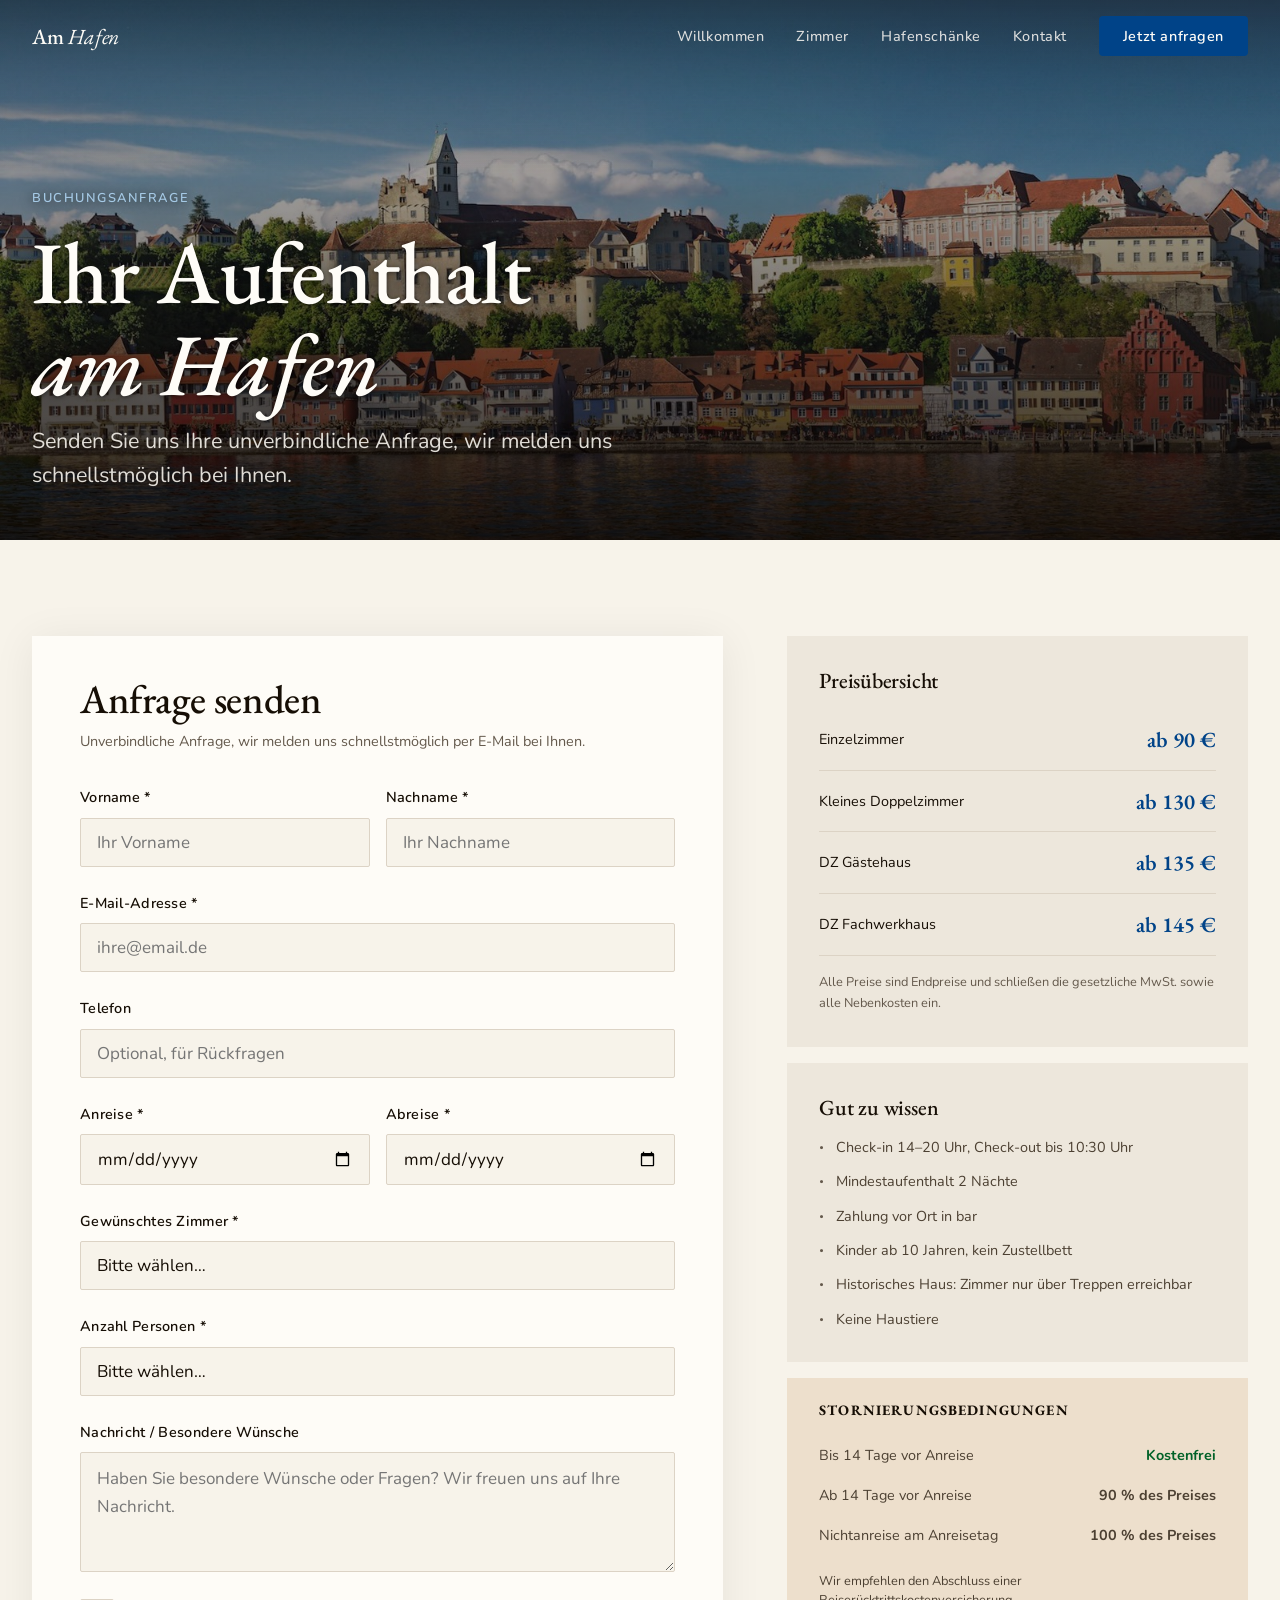
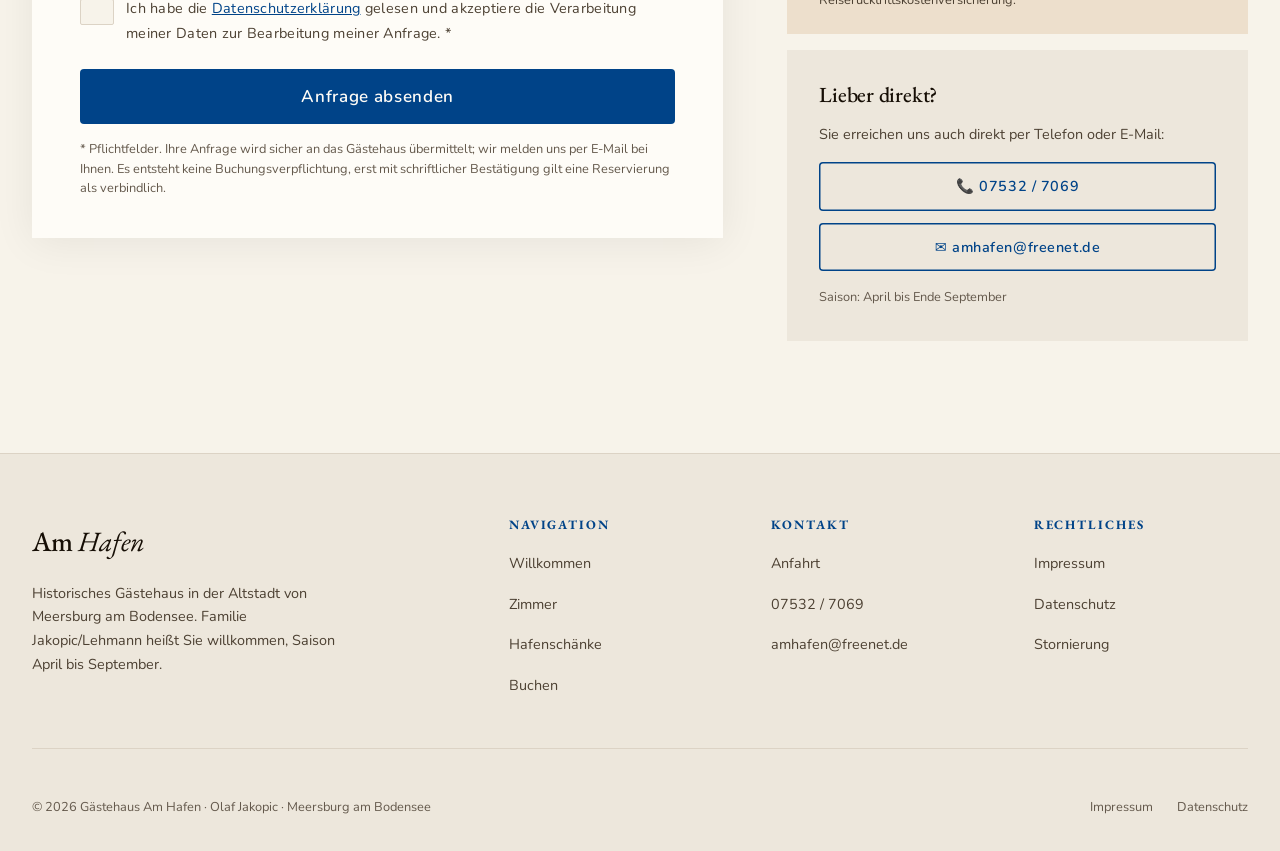
==== commit 4cad8b57: "Website-Update: neue Zimmerbilder + Fotoalben, Preise (145/135/130), Familien-Stammbaum, Audit-Fixes" ====
--- a/buchen.html
+++ b/buchen.html
@@ -5,7 +5,7 @@
   <meta name="viewport" content="width=device-width, initial-scale=1.0">
   <title>Zimmer anfragen – Gästehaus Am Hafen Meersburg</title>
   <meta name="description" content="Unverbindliche Buchungsanfrage für das Gästehaus Am Hafen in Meersburg. Zimmer ab 90 €/Nacht. Kostenfreie Stornierung bis 14 Tage vor Anreise.">
-  <link rel="stylesheet" href="style.css">
+  <link rel="stylesheet" href="css/style.css">
 </head>
 <body>
 
@@ -37,11 +37,11 @@
 <!-- ── Page Header ─────────────────────────────────────────── -->
 <header class="page-header">
   <div class="page-header__bg">
-    <img width="1600" height="961" src="meersburg-bodensee-uferpromenade-bearbeitet.jpg" srcset="meersburg-bodensee-uferpromenade-bearbeitet-768.jpg 768w, meersburg-bodensee-uferpromenade-bearbeitet-1200.jpg 1200w, meersburg-bodensee-uferpromenade-bearbeitet.jpg 1600w" sizes="100vw" alt="Uferpromenade am Bodensee bei Meersburg" loading="eager" fetchpriority="high">
+    <img width="1600" height="961" src="images/meersburg-bodensee-uferpromenade-bearbeitet.jpg" srcset="images/meersburg-bodensee-uferpromenade-bearbeitet-768.jpg 768w, images/meersburg-bodensee-uferpromenade-bearbeitet-1200.jpg 1200w, images/meersburg-bodensee-uferpromenade-bearbeitet.jpg 1600w" sizes="100vw" alt="Uferpromenade am Bodensee bei Meersburg" loading="eager" fetchpriority="high">
     <div class="page-header__content">
       <p class="eyebrow">Buchungsanfrage</p>
       <h1>Ihr Aufenthalt<br><em>am Hafen</em></h1>
-      <p class="page-header__sub">Senden Sie uns Ihre unverbindliche Anfrage — wir melden uns schnellstmöglich bei Ihnen.</p>
+      <p class="page-header__sub">Senden Sie uns Ihre unverbindliche Anfrage, wir melden uns schnellstmöglich bei Ihnen.</p>
     </div>
   </div>
 </header>
@@ -54,12 +54,16 @@
 
       <!-- ── Form ──────────────────────────────────────────── -->
       <div class="reveal">
-        <form class="booking-form" name="buchungsanfrage" method="POST" data-netlify="true" netlify-honeypot="bot-field" action="/danke.html" aria-labelledby="form-heading">
-          <input type="hidden" name="form-name" value="buchungsanfrage">
-          <p hidden aria-hidden="true"><label>Bitte nicht ausfüllen: <input name="bot-field"></label></p>
+        <form class="booking-form" name="buchungsanfrage" method="POST" action="https://api.web3forms.com/submit" accept-charset="UTF-8" aria-labelledby="form-heading">
+          <!-- Web3Forms: kostenlosen Access-Key auf https://web3forms.com mit amhafen@freenet.de holen und unten einsetzen -->
+          <input type="hidden" name="access_key" value="REPLACE_WITH_WEB3FORMS_ACCESS_KEY">
+          <input type="hidden" name="subject" value="Neue Buchungsanfrage – Gästehaus Am Hafen">
+          <input type="hidden" name="from_name" value="Website Gästehaus Am Hafen">
+          <input type="checkbox" name="botcheck" tabindex="-1" autocomplete="off" aria-hidden="true" style="display:none">
+          <p class="form-status" role="status" aria-live="polite" hidden></p>
           <h2 id="form-heading" style="font-size: var(--text-2xl); margin-bottom: var(--s2);">Anfrage senden</h2>
           <p class="lead" style="font-size: var(--text-sm); font-family: var(--font-body); font-style: normal; color: var(--text-soft); margin-bottom: var(--s8);">
-            Unverbindliche Anfrage — wir melden uns schnellstmöglich per E-Mail bei Ihnen.
+            Unverbindliche Anfrage, wir melden uns schnellstmöglich per E-Mail bei Ihnen.
           </p>
 
           <div class="form-row">
@@ -80,7 +84,7 @@
 
           <div class="form-group">
             <label for="telefon">Telefon</label>
-            <input type="tel" id="telefon" name="telefon" autocomplete="tel" placeholder="Optional — für Rückfragen">
+            <input type="tel" id="telefon" name="telefon" autocomplete="tel" placeholder="Optional, für Rückfragen">
           </div>
 
           <div class="form-row">
@@ -99,9 +103,9 @@
             <select id="zimmer" name="zimmer" required>
               <option value="" disabled selected>Bitte wählen…</option>
               <option value="ez">Einzelzimmer (ab 90 €/Nacht)</option>
-              <option value="dz-klein">Kleines Doppelzimmer (ab 120 €/Nacht)</option>
-              <option value="dz-gaestehaus">Doppelzimmer Gästehaus (ab 130 €/Nacht)</option>
-              <option value="dz-fachwerkhaus">Doppelzimmer Fachwerkhaus (ab 140 €/Nacht)</option>
+              <option value="dz-klein">Kleines Doppelzimmer (ab 130 €/Nacht)</option>
+              <option value="dz-gaestehaus">Doppelzimmer Gästehaus (ab 135 €/Nacht)</option>
+              <option value="dz-fachwerkhaus">Doppelzimmer Fachwerkhaus (ab 145 €/Nacht)</option>
             </select>
           </div>
 
@@ -131,7 +135,7 @@
           </button>
 
           <p class="form-note" style="margin-top: var(--s4);">
-            * Pflichtfelder. Ihre Anfrage wird sicher an das Gästehaus übermittelt; wir melden uns per E-Mail bei Ihnen. Es entsteht keine Buchungsverpflichtung — erst mit schriftlicher Bestätigung gilt eine Reservierung als verbindlich.
+            * Pflichtfelder. Ihre Anfrage wird sicher an das Gästehaus übermittelt; wir melden uns per E-Mail bei Ihnen. Es entsteht keine Buchungsverpflichtung, erst mit schriftlicher Bestätigung gilt eine Reservierung als verbindlich.
           </p>
         </form>
       </div>
@@ -149,21 +153,33 @@
               </tr>
               <tr>
                 <td>Kleines Doppelzimmer</td>
-                <td>ab 120 €</td>
+                <td>ab 130 €</td>
               </tr>
               <tr>
                 <td>DZ Gästehaus</td>
-                <td>ab 130 €</td>
+                <td>ab 135 €</td>
               </tr>
               <tr>
                 <td>DZ Fachwerkhaus</td>
-                <td>ab 140 €</td>
+                <td>ab 145 €</td>
               </tr>
             </tbody>
           </table>
           <p style="font-size: var(--text-xs); color: var(--text-soft); margin-top: var(--s4);">
             Alle Preise sind Endpreise und schließen die gesetzliche MwSt. sowie alle Nebenkosten ein.
           </p>
+        </div>
+
+        <div class="booking-info-card" style="margin-top: var(--s4);">
+          <h3>Gut zu wissen</h3>
+          <ul class="zimmer-inkl__list zimmer-inkl__list--muted" style="margin-top: var(--s3);">
+            <li>Check-in 14–20 Uhr, Check-out bis 10:30 Uhr</li>
+            <li>Mindestaufenthalt 2 Nächte</li>
+            <li>Zahlung vor Ort in bar</li>
+            <li>Kinder ab 10 Jahren, kein Zustellbett</li>
+            <li>Historisches Haus: Zimmer nur über Treppen erreichbar</li>
+            <li>Keine Haustiere</li>
+          </ul>
         </div>
 
         <div class="storno-block" id="stornierung" aria-label="Stornierungsbedingungen">
@@ -210,10 +226,10 @@
     <div class="footer__grid">
       <div>
         <div class="footer__brand">Am <span>Hafen</span></div>
-        <p class="footer__desc">Historisches Gästehaus in der Altstadt von Meersburg am Bodensee. Familie Jakopic/Lehmann heißt Sie willkommen — Saison April bis September.</p>
+        <p class="footer__desc">Historisches Gästehaus in der Altstadt von Meersburg am Bodensee. Familie Jakopic/Lehmann heißt Sie willkommen, Saison April bis September.</p>
       </div>
       <div class="footer__col">
-        <h4>Navigation</h4>
+        <h2>Navigation</h2>
         <ul class="footer__links">
           <li><a href="index.html" class="footer__link">Willkommen</a></li>
           <li><a href="zimmer.html" class="footer__link">Zimmer</a></li>
@@ -222,7 +238,7 @@
         </ul>
       </div>
       <div class="footer__col">
-        <h4>Kontakt</h4>
+        <h2>Kontakt</h2>
         <ul class="footer__links">
           <li><a href="kontakt.html" class="footer__link">Anfahrt</a></li>
           <li><a href="tel:+4975327069" class="footer__link">07532 / 7069</a></li>
@@ -230,7 +246,7 @@
         </ul>
       </div>
       <div class="footer__col">
-        <h4>Rechtliches</h4>
+        <h2>Rechtliches</h2>
         <ul class="footer__links">
           <li><a href="impressum.html" class="footer__link">Impressum</a></li>
           <li><a href="impressum.html#datenschutz" class="footer__link">Datenschutz</a></li>
@@ -239,7 +255,7 @@
       </div>
     </div>
     <div class="footer__bottom">
-      <span class="footer__copy">© 2025 Gästehaus Am Hafen · Olaf Jakopic · Meersburg am Bodensee</span>
+      <span class="footer__copy">© <span data-year>2026</span> Gästehaus Am Hafen · Olaf Jakopic · Meersburg am Bodensee</span>
       <div class="footer__legal">
         <a href="impressum.html">Impressum</a>
         <a href="impressum.html#datenschutz">Datenschutz</a>
@@ -248,6 +264,6 @@
   </div>
 </footer>
 
-<script src="main.js"></script>
+<script src="js/main.js"></script>
 </body>
 </html>
--- a/css/style.css
+++ b/css/style.css
@@ -0,0 +1,2117 @@
+/* ============================================================
+   Gästehaus Am Hafen — Main Stylesheet
+   Typography: EB Garamond (display) + Nunito (body)
+   Colors: OKLCH — warm cream / Bodensee blue
+   ============================================================ */
+
+@import url('https://fonts.googleapis.com/css2?family=EB+Garamond:ital,wght@0,400;0,500;0,600;1,400;1,500&family=Nunito:wght@300;400;500;600;700&display=swap');
+
+/* ── Reset & Box Model ────────────────────────────────────── */
+*, *::before, *::after {
+  box-sizing: border-box;
+  margin: 0;
+  padding: 0;
+}
+
+/* ── Design Tokens ────────────────────────────────────────── */
+:root {
+  /* Colors */
+  --bg:             oklch(96.5% 0.013 85);
+  --bg-surface:     oklch(93%   0.016 82);
+  --bg-deep:        oklch(89%   0.022 80);
+  --text:           oklch(17%   0.022 70);
+  --text-mid:       oklch(38%   0.028 72);
+  --text-soft:      oklch(47%   0.025 73);
+  --lake:           oklch(37%   0.155 241);
+  --lake-mid:       oklch(52%   0.115 241);
+  --lake-pale:      oklch(82%   0.055 241);
+  --lake-wash:      oklch(93%   0.025 241);
+  --timber:         oklch(60%   0.100 62);
+  --timber-pale:    oklch(91%   0.030 75);
+  --border:         oklch(87%   0.022 80);
+  --border-mid:     oklch(80%   0.030 80);
+  --white:          oklch(99%   0.006 85);
+
+  /* Typography */
+  --font-display: 'EB Garamond', Georgia, serif;
+  --font-body:    'Nunito', system-ui, -apple-system, sans-serif;
+
+  /* Type Scale (fluid) */
+  --text-xs:   clamp(0.72rem, 0.68rem + 0.2vw,  0.8rem);
+  --text-sm:   clamp(0.85rem, 0.82rem + 0.15vw, 0.9rem);
+  --text-base: clamp(1rem,    0.97rem + 0.15vw,  1.0625rem);
+  --text-lg:   clamp(1.15rem, 1.05rem + 0.5vw,   1.35rem);
+  --text-xl:   clamp(1.35rem, 1.1rem  + 1.1vw,   1.75rem);
+  --text-2xl:  clamp(1.7rem,  1.3rem  + 2vw,     2.5rem);
+  --text-3xl:  clamp(2.2rem,  1.6rem  + 3vw,     3.5rem);
+  --text-4xl:  clamp(3rem,    2rem    + 5vw,      5.5rem);
+  --text-hero: clamp(3.5rem,  2rem    + 7.5vw,   8.5rem);
+
+  /* Spacing (4pt scale) */
+  --s1:  0.25rem;
+  --s2:  0.5rem;
+  --s3:  0.75rem;
+  --s4:  1rem;
+  --s6:  1.5rem;
+  --s8:  2rem;
+  --s10: 2.5rem;
+  --s12: 3rem;
+  --s16: 4rem;
+  --s20: 5rem;
+  --s24: 6rem;
+  --s32: 8rem;
+
+  /* Easing */
+  --ease-out-quart: cubic-bezier(0.25, 1, 0.5, 1);
+  --ease-out-expo:  cubic-bezier(0.16, 1, 0.3, 1);
+
+  /* Layout */
+  --max-content: 1380px;
+  --max-prose:   70ch;
+  --nav-h:       72px;
+}
+
+/* ── Base ─────────────────────────────────────────────────── */
+html {
+  scroll-behavior: smooth;
+  -webkit-text-size-adjust: 100%;
+}
+
+body {
+  font-family: var(--font-body);
+  font-size: var(--text-base);
+  line-height: 1.7;
+  color: var(--text);
+  background: var(--bg);
+  -webkit-font-smoothing: antialiased;
+  overflow-x: hidden;
+}
+
+img {
+  display: block;
+  max-width: 100%;
+  height: auto;
+}
+
+a {
+  color: inherit;
+  text-decoration: none;
+}
+
+ul, ol {
+  list-style: none;
+}
+
+button {
+  cursor: pointer;
+  border: none;
+  background: none;
+  font-family: inherit;
+}
+
+/* ── Typography ───────────────────────────────────────────── */
+h1, h2, h3, h4 {
+  font-family: var(--font-display);
+  font-weight: 500;
+  line-height: 1.15;
+  letter-spacing: -0.01em;
+  color: var(--text);
+}
+
+h1 { font-size: var(--text-4xl); }
+h2 { font-size: var(--text-3xl); }
+h3 { font-size: var(--text-2xl); }
+h4 { font-size: var(--text-xl); }
+
+h1 em, h2 em, h3 em, h4 em {
+  font-style: italic;
+  font-weight: inherit;
+}
+
+.display {
+  font-family: var(--font-display);
+  font-size: var(--text-hero);
+  font-weight: 400;
+  line-height: 0.92;
+  letter-spacing: -0.02em;
+}
+
+.eyebrow {
+  font-family: var(--font-body);
+  font-size: var(--text-xs);
+  font-weight: 600;
+  letter-spacing: 0.12em;
+  text-transform: uppercase;
+  color: var(--lake);
+}
+
+.lead {
+  font-family: var(--font-display);
+  font-size: var(--text-lg);
+  font-weight: 400;
+  font-style: italic;
+  line-height: 1.6;
+  color: var(--text-mid);
+}
+
+/* ── Navigation ───────────────────────────────────────────── */
+.nav {
+  position: fixed;
+  top: 0;
+  left: 0;
+  right: 0;
+  z-index: 100;
+  height: var(--nav-h);
+  display: flex;
+  align-items: center;
+  padding: 0 var(--s8);
+  transition: background 0.4s var(--ease-out-quart),
+              box-shadow 0.4s var(--ease-out-quart);
+}
+
+/* Scrim behind nav on transparent (over-hero) state for legibility */
+.nav::before {
+  content: '';
+  position: absolute;
+  inset: 0;
+  bottom: auto;
+  height: calc(var(--nav-h) * 2.4);
+  background: linear-gradient(
+    to bottom,
+    oklch(15% 0.02 70 / 0.55) 0%,
+    oklch(15% 0.02 70 / 0.28) 45%,
+    oklch(15% 0.02 70 / 0) 100%
+  );
+  pointer-events: none;
+  opacity: 1;
+  transition: opacity 0.4s var(--ease-out-quart);
+  z-index: -1;
+}
+
+.nav--scrolled::before,
+.nav--light::before {
+  opacity: 0;
+}
+
+.nav--scrolled {
+  background: var(--white);
+  box-shadow: 0 1px 0 var(--border);
+}
+
+.nav__inner {
+  width: 100%;
+  max-width: var(--max-content);
+  margin: 0 auto;
+  display: flex;
+  align-items: center;
+  justify-content: space-between;
+  gap: var(--s6);
+}
+
+.nav__logo {
+  font-family: var(--font-display);
+  font-size: var(--text-lg);
+  font-weight: 500;
+  letter-spacing: -0.01em;
+  color: var(--white);
+  transition: color 0.3s;
+  flex-shrink: 0;
+  white-space: nowrap;
+}
+
+.nav--scrolled .nav__logo,
+.nav--light .nav__logo {
+  color: var(--text);
+}
+
+.nav__logo span {
+  font-style: italic;
+  font-weight: 400;
+}
+
+.nav__links {
+  display: flex;
+  align-items: center;
+  gap: var(--s8);
+}
+
+.nav__link {
+  font-size: var(--text-sm);
+  font-weight: 500;
+  letter-spacing: 0.04em;
+  color: oklch(98% 0.008 85 / 0.85);
+  transition: color 0.2s, opacity 0.2s;
+  position: relative;
+}
+
+.nav--scrolled .nav__link,
+.nav--light .nav__link {
+  color: var(--text-mid);
+}
+
+.nav__link::after {
+  content: '';
+  position: absolute;
+  bottom: -2px;
+  left: 0;
+  width: 100%;
+  height: 1px;
+  background: var(--lake);
+  transform: scaleX(0);
+  transform-origin: left;
+  transition: transform 0.25s var(--ease-out-quart);
+}
+
+.nav__link:hover::after,
+.nav__link--active::after {
+  transform: scaleX(1);
+}
+
+.nav__link:hover,
+.nav__link--active {
+  color: var(--white);
+  opacity: 1;
+}
+
+.nav--scrolled .nav__link:hover,
+.nav--scrolled .nav__link--active,
+.nav--light .nav__link:hover,
+.nav--light .nav__link--active {
+  color: var(--lake);
+}
+
+.nav__cta {
+  font-size: var(--text-sm);
+  font-weight: 600;
+  letter-spacing: 0.04em;
+  padding: var(--s2) var(--s6);
+  background: var(--lake);
+  color: var(--white) !important;
+  border-radius: 4px;
+  transition: background 0.2s;
+  flex-shrink: 0;
+  white-space: nowrap;
+}
+
+.nav__cta:hover {
+  background: var(--lake-mid) !important;
+}
+
+.nav__cta::after { display: none !important; }
+
+.nav__hamburger {
+  display: none;
+  flex-direction: column;
+  gap: 5px;
+  padding: var(--s2);
+  color: var(--white);
+}
+
+.nav--scrolled .nav__hamburger,
+.nav--light .nav__hamburger {
+  color: var(--text);
+}
+
+.nav__hamburger span {
+  display: block;
+  width: 22px;
+  height: 1.5px;
+  background: currentColor;
+  transition: transform 0.3s, opacity 0.3s;
+}
+
+/* ── Mobile Nav ────────────────────────────────────────────── */
+.nav__mobile {
+  display: none;
+  position: fixed;
+  inset: 0;
+  z-index: 99;
+  background: var(--white);
+  padding: calc(var(--nav-h) + var(--s8)) var(--s8) var(--s8);
+  flex-direction: column;
+  gap: var(--s6);
+}
+
+.nav__mobile.is-open {
+  display: flex;
+}
+
+.nav__mobile .nav__link {
+  color: var(--text);
+  font-size: var(--text-xl);
+  font-family: var(--font-display);
+  font-weight: 400;
+}
+
+.nav__mobile .nav__cta {
+  align-self: flex-start;
+  margin-top: var(--s4);
+}
+
+/* Offenes Mobile-Menü: obere Leiste solide, damit Logo/Hamburger lesbar
+   bleiben und der Über-Hero-Scrim nicht in das weiße Menü durchscheint */
+body:has(.nav__mobile.is-open) .nav {
+  background: var(--white);
+  box-shadow: 0 1px 0 var(--border);
+}
+body:has(.nav__mobile.is-open) .nav::before { opacity: 0; }
+body:has(.nav__mobile.is-open) .nav__logo,
+body:has(.nav__mobile.is-open) .nav__hamburger { color: var(--text); }
+
+/* ── Buttons ──────────────────────────────────────────────── */
+.btn {
+  display: inline-flex;
+  align-items: center;
+  gap: var(--s3);
+  font-family: var(--font-body);
+  font-size: var(--text-sm);
+  font-weight: 600;
+  letter-spacing: 0.04em;
+  padding: var(--s3) var(--s8);
+  border-radius: 4px;
+  transition: background 0.2s, transform 0.15s;
+  text-decoration: none;
+}
+
+.btn:active { transform: translateY(1px); }
+
+.btn--primary {
+  background: var(--lake);
+  color: var(--white);
+}
+
+.btn--primary:hover { background: var(--lake-mid); }
+
+.btn--ghost {
+  background: transparent;
+  color: var(--lake);
+  box-shadow: inset 0 0 0 1.5px var(--lake);
+}
+
+.btn--ghost:hover {
+  background: var(--lake-wash);
+}
+
+.btn--ghost-light {
+  background: transparent;
+  color: var(--white);
+  box-shadow: inset 0 0 0 1.5px oklch(98% 0.006 85 / 0.5);
+}
+
+.btn--ghost-light:hover {
+  background: oklch(98% 0.006 85 / 0.1);
+}
+
+.btn--lg {
+  font-size: var(--text-base);
+  padding: var(--s4) var(--s10);
+}
+
+/* ── Layout Utilities ─────────────────────────────────────── */
+.container {
+  width: 100%;
+  max-width: var(--max-content);
+  margin: 0 auto;
+  padding: 0 var(--s8);
+}
+
+.section {
+  padding: var(--s24) 0;
+}
+
+.section--sm { padding: var(--s16) 0; }
+.section--lg { padding: clamp(5rem, 10vw, 9rem) 0; }
+
+/* ── Hero ─────────────────────────────────────────────────── */
+.hero {
+  position: relative;
+  min-height: 100svh;
+  display: flex;
+  align-items: flex-end;
+  overflow: hidden;
+}
+
+.hero__bg {
+  position: absolute;
+  inset: 0;
+  z-index: 0;
+}
+
+.hero__bg img {
+  width: 100%;
+  height: 100%;
+  object-fit: cover;
+  object-position: center 30%;
+}
+
+.hero__bg::after {
+  content: '';
+  position: absolute;
+  inset: 0;
+  background: linear-gradient(
+    to top,
+    oklch(12% 0.02 70 / 0.94) 0%,
+    oklch(12% 0.02 70 / 0.55) 45%,
+    oklch(12% 0.02 70 / 0.2) 100%
+  );
+}
+
+.hero__title,
+.hero__sub {
+  text-shadow: 0 1px 14px oklch(12% 0.02 70 / 0.45);
+}
+
+.hero__content {
+  position: relative;
+  z-index: 1;
+  width: 100%;
+  padding: var(--s32) var(--s8) var(--s20);
+  max-width: var(--max-content);
+  margin: 0 auto;
+}
+
+.hero__eyebrow {
+  color: var(--lake-pale);
+  margin-bottom: var(--s6);
+}
+
+.hero__title {
+  font-family: var(--font-display);
+  font-size: var(--text-hero);
+  font-weight: 400;
+  font-style: normal;
+  line-height: 0.95;
+  letter-spacing: -0.02em;
+  color: var(--white);
+  margin-bottom: var(--s6);
+  max-width: 14ch;
+}
+
+.hero__title em {
+  font-style: italic;
+  font-weight: 400;
+}
+
+.hero__sub {
+  font-size: var(--text-base);
+  color: oklch(94% 0.01 85 / 0.85);
+  max-width: 46ch;
+  line-height: 1.6;
+  margin-bottom: var(--s10);
+}
+
+.hero__actions {
+  display: flex;
+  gap: var(--s4);
+  flex-wrap: wrap;
+}
+
+/* ── Zimmer Inklusiv-Liste ───────────────────────────────── */
+.zimmer-inkl {
+  display: grid;
+  grid-template-columns: 1fr 1fr;
+  gap: var(--s10);
+  background: var(--white);
+  border: 1px solid var(--border);
+  padding: var(--s10);
+}
+
+.zimmer-inkl__col + .zimmer-inkl__col {
+  border-left: 1px solid var(--border);
+  padding-left: var(--s10);
+}
+
+.zimmer-inkl__heading {
+  font-family: var(--font-body);
+  font-size: var(--text-xs);
+  font-weight: 700;
+  letter-spacing: 0.15em;
+  text-transform: uppercase;
+  color: var(--lake);
+  margin-bottom: var(--s5, 1.25rem);
+  padding-bottom: var(--s3);
+  border-bottom: 1px solid var(--border);
+}
+
+.zimmer-inkl__list {
+  display: flex;
+  flex-direction: column;
+  gap: var(--s3);
+}
+
+.zimmer-inkl__list li {
+  font-size: var(--text-sm);
+  color: var(--text-mid);
+  display: flex;
+  gap: var(--s3);
+  align-items: flex-start;
+  line-height: 1.55;
+}
+
+.zimmer-inkl__list li::before {
+  content: '✓';
+  color: var(--lake);
+  font-weight: 700;
+  flex-shrink: 0;
+  margin-top: 1px;
+}
+
+.zimmer-inkl__list--muted li::before {
+  content: '·';
+  color: var(--text-soft);
+  font-size: 1.4em;
+  line-height: 1;
+}
+
+@media (max-width: 720px) {
+  .zimmer-inkl {
+    grid-template-columns: 1fr;
+    gap: var(--s8);
+    padding: var(--s8);
+  }
+  .zimmer-inkl__col + .zimmer-inkl__col {
+    border-left: none;
+    border-top: 1px solid var(--border);
+    padding-left: 0;
+    padding-top: var(--s8);
+  }
+}
+
+/* ── Highlights Band ─────────────────────────────────────── */
+.highlights {
+  background: var(--white);
+  padding: var(--s12) 0;
+  border-top: 1px solid var(--border);
+  border-bottom: 1px solid var(--border);
+}
+
+.highlights__grid {
+  display: grid;
+  grid-template-columns: repeat(3, 1fr);
+  gap: 1px;
+  background: var(--border);
+}
+
+.highlight {
+  padding: var(--s8) var(--s10);
+  background: var(--white);
+  display: flex;
+  align-items: flex-start;
+  gap: var(--s6);
+}
+
+.highlight__icon {
+  font-size: 1.5rem;
+  flex-shrink: 0;
+  margin-top: 2px;
+}
+
+.highlight__label {
+  font-size: var(--text-xs);
+  font-weight: 600;
+  letter-spacing: 0.15em;
+  text-transform: uppercase;
+  color: var(--lake);
+  margin-bottom: var(--s2);
+}
+
+.highlight__text {
+  font-family: var(--font-display);
+  font-size: var(--text-lg);
+  color: var(--text);
+  font-weight: 400;
+  line-height: 1.3;
+}
+
+.highlight__sub {
+  font-size: var(--text-sm);
+  color: var(--text-mid);
+  margin-top: var(--s1);
+  line-height: 1.4;
+}
+
+/* ── Intro / Willkommen ──────────────────────────────────── */
+.intro {
+  padding: var(--s24) 0;
+}
+
+.intro__grid {
+  display: grid;
+  grid-template-columns: 1fr 1fr;
+  gap: var(--s16);
+  align-items: center;
+}
+
+.intro__image {
+  position: relative;
+  aspect-ratio: 3/4;
+}
+
+.intro__image-clip {
+  width: 100%;
+  height: 100%;
+  overflow: hidden;
+}
+
+.intro__image-clip img {
+  width: 100%;
+  height: 100%;
+  object-fit: cover;
+  transition: transform 0.8s var(--ease-out-quart);
+}
+
+.intro__image:hover .intro__image-clip img {
+  transform: scale(1.02);
+}
+
+.intro__badge {
+  position: absolute;
+  bottom: var(--s6);
+  right: calc(-1 * var(--s12));
+  background: var(--white);
+  padding: var(--s6) var(--s8);
+  box-shadow: 0 4px 32px oklch(12% 0.02 70 / 0.12);
+  text-align: center;
+  z-index: 2;
+}
+
+.intro__badge-year {
+  font-family: var(--font-display);
+  font-size: clamp(2.5rem, 5vw, 4rem);
+  font-weight: 500;
+  line-height: 1;
+  letter-spacing: -0.02em;
+  color: var(--lake);
+}
+
+.intro__badge-label {
+  font-size: var(--text-xs);
+  font-weight: 600;
+  letter-spacing: 0.12em;
+  text-transform: uppercase;
+  color: var(--text-soft);
+  margin-top: var(--s1);
+}
+
+.intro__text {
+  padding-left: var(--s4);
+}
+
+.intro__text .eyebrow {
+  margin-bottom: var(--s4);
+}
+
+.intro__text h2 {
+  margin-bottom: var(--s6);
+}
+
+.intro__text .lead {
+  margin-bottom: var(--s8);
+}
+
+.intro__text p {
+  color: var(--text-mid);
+  max-width: var(--max-prose);
+  margin-bottom: var(--s4);
+}
+
+/* ── Room Preview ─────────────────────────────────────────── */
+.rooms-preview {
+  background: var(--bg);
+  padding: var(--s24) 0;
+}
+
+.section-header {
+  display: flex;
+  align-items: flex-end;
+  justify-content: space-between;
+  gap: var(--s8);
+  margin-bottom: var(--s12);
+  flex-wrap: wrap;
+}
+
+.section-header__left .eyebrow {
+  margin-bottom: var(--s4);
+}
+
+.rooms-grid {
+  display: grid;
+  grid-template-columns: repeat(3, 1fr);
+  gap: var(--s6);
+}
+
+.room-card {
+  display: flex;
+  flex-direction: column;
+  background: var(--white);
+  overflow: hidden;
+  border: 1px solid var(--border);
+  transition: transform 0.3s var(--ease-out-quart),
+              border-color 0.3s;
+}
+
+.room-card:hover {
+  transform: translateY(-3px);
+  border-color: var(--lake-pale);
+  box-shadow: none;
+}
+
+.room-card__img {
+  aspect-ratio: 4/3;
+  overflow: hidden;
+  position: relative;
+}
+
+.room-card__img img {
+  width: 100%;
+  height: 100%;
+  object-fit: cover;
+  transition: transform 0.6s var(--ease-out-quart);
+}
+
+.room-card:hover .room-card__img img {
+  transform: scale(1.04);
+}
+
+.room-card__body {
+  padding: var(--s6) var(--s8) var(--s8);
+  display: flex;
+  flex-direction: column;
+  flex: 1;
+}
+
+.room-card__type {
+  font-size: var(--text-xs);
+  font-weight: 600;
+  letter-spacing: 0.15em;
+  text-transform: uppercase;
+  color: oklch(50% 0.105 62);
+  margin-bottom: var(--s3);
+}
+
+.room-card__name {
+  font-family: var(--font-display);
+  font-size: var(--text-xl);
+  font-weight: 500;
+  letter-spacing: -0.01em;
+  margin-bottom: var(--s3);
+  line-height: 1.2;
+}
+
+.room-card__desc {
+  font-size: var(--text-sm);
+  color: var(--text-mid);
+  line-height: 1.6;
+  margin-bottom: var(--s6);
+  flex: 1;
+}
+
+.room-card__footer {
+  display: flex;
+  align-items: center;
+  justify-content: space-between;
+  gap: var(--s4);
+  padding-top: var(--s6);
+  border-top: 1px solid var(--border);
+}
+
+.room-card__price {
+  font-family: var(--font-display);
+  font-size: var(--text-xl);
+  font-weight: 400;
+  color: var(--lake);
+}
+
+.room-card__price span {
+  font-size: var(--text-sm);
+  font-family: var(--font-body);
+  color: var(--text-soft);
+  font-weight: 400;
+}
+
+/* ── Hafen Bar Feature ─────────────────────────────────────── */
+.hafenbar {
+  padding: var(--s24) 0;
+  position: relative;
+  overflow: hidden;
+}
+
+.hafenbar__grid {
+  display: grid;
+  grid-template-columns: 5fr 7fr;
+  gap: 0;
+  min-height: 560px;
+}
+
+.hafenbar__text {
+  padding: var(--s16) var(--s12) var(--s16) 0;
+  display: flex;
+  flex-direction: column;
+  justify-content: center;
+}
+
+.hafenbar__text .eyebrow {
+  margin-bottom: var(--s6);
+}
+
+.hafenbar__text h2 {
+  margin-bottom: var(--s6);
+}
+
+.hafenbar__text .lead {
+  margin-bottom: var(--s8);
+}
+
+.hafenbar__text p {
+  color: var(--text-mid);
+  margin-bottom: var(--s4);
+  max-width: 54ch;
+}
+
+.hafenbar__text .btn {
+  align-self: flex-start;
+  margin-top: var(--s4);
+}
+
+.hafenbar__images {
+  position: relative;
+  display: grid;
+  grid-template-rows: 2fr 1fr;
+  gap: var(--s3);
+}
+
+.hafenbar__img-main {
+  overflow: hidden;
+}
+
+.hafenbar__img-main img {
+  width: 100%;
+  height: 100%;
+  object-fit: cover;
+}
+
+.hafenbar__img-row {
+  display: grid;
+  grid-template-columns: 1fr 1fr;
+  gap: var(--s3);
+}
+
+.hafenbar__img-small {
+  overflow: hidden;
+}
+
+.hafenbar__img-small img {
+  width: 100%;
+  height: 100%;
+  object-fit: cover;
+}
+
+/* ── Geschichte / 1780 Section ───────────────────────────── */
+.history {
+  background: oklch(96% 0.018 241);
+  padding: var(--s24) 0;
+  position: relative;
+  overflow: hidden;
+}
+
+.history__watermark {
+  position: absolute;
+  right: -0.05em;
+  top: 50%;
+  transform: translateY(-50%);
+  font-family: var(--font-display);
+  font-size: clamp(12rem, 25vw, 22rem);
+  font-weight: 400;
+  line-height: 1;
+  letter-spacing: -0.06em;
+  color: oklch(37% 0.155 241 / 0.06);
+  pointer-events: none;
+  user-select: none;
+}
+
+.history__inner {
+  position: relative;
+  z-index: 1;
+  display: grid;
+  grid-template-columns: 1fr 1fr;
+  gap: var(--s16);
+  align-items: center;
+}
+
+.history__text .eyebrow {
+  color: var(--lake);
+  margin-bottom: var(--s6);
+}
+
+.history__text h2 {
+  color: var(--text);
+  margin-bottom: var(--s6);
+  font-size: var(--text-3xl);
+}
+
+.history__text p {
+  color: var(--text-mid);
+  line-height: 1.7;
+  margin-bottom: var(--s4);
+  max-width: 52ch;
+}
+
+.history__stats {
+  display: grid;
+  grid-template-columns: 1fr 1fr;
+  gap: var(--s6);
+  padding-top: var(--s6);
+  margin-top: var(--s4);
+  border-top: 1px solid var(--border);
+}
+
+.history__stat-number {
+  font-family: var(--font-display);
+  font-size: var(--text-3xl);
+  font-weight: 500;
+  letter-spacing: -0.02em;
+  color: var(--lake);
+  line-height: 1;
+  margin-bottom: var(--s2);
+}
+
+.history__stat-label {
+  font-size: var(--text-xs);
+  font-weight: 600;
+  letter-spacing: 0.12em;
+  text-transform: uppercase;
+  color: var(--text-soft);
+}
+
+.history__image {
+  aspect-ratio: 3/4;
+  overflow: hidden;
+}
+
+.history__image img {
+  width: 100%;
+  height: 100%;
+  object-fit: cover;
+}
+
+/* ── Location ──────────────────────────────────────────────── */
+.location {
+  padding: var(--s24) 0;
+  background: var(--bg-surface);
+}
+
+.location__grid {
+  display: grid;
+  grid-template-columns: 1fr 1fr;
+  gap: var(--s16);
+  align-items: center;
+}
+
+.location__content .eyebrow {
+  margin-bottom: var(--s4);
+}
+
+.location__content h2 {
+  margin-bottom: var(--s6);
+}
+
+.location__content .lead {
+  margin-bottom: var(--s8);
+}
+
+.location__features {
+  display: flex;
+  flex-direction: column;
+  gap: var(--s4);
+  margin-bottom: var(--s8);
+}
+
+.location__feature {
+  display: flex;
+  gap: var(--s4);
+  align-items: flex-start;
+}
+
+.location__feature-icon {
+  width: 32px;
+  height: 32px;
+  flex-shrink: 0;
+  background: var(--lake-wash);
+  border-radius: 50%;
+  display: flex;
+  align-items: center;
+  justify-content: center;
+  font-size: 0.9rem;
+  margin-top: 2px;
+}
+
+.location__feature-text strong {
+  display: block;
+  font-weight: 600;
+  font-size: var(--text-sm);
+  color: var(--text);
+  margin-bottom: 1px;
+}
+
+.location__feature-text span {
+  font-size: var(--text-sm);
+  color: var(--text-mid);
+}
+
+.location__map {
+  aspect-ratio: 4/5;
+  position: relative;
+  overflow: hidden;
+}
+
+.location__map img {
+  width: 100%;
+  height: 100%;
+  object-fit: cover;
+}
+
+/* ── Contact Strip ────────────────────────────────────────── */
+.contact-strip {
+  background: var(--bg-deep);
+  border-top: 1px solid var(--border-mid);
+  padding: var(--s16) 0;
+}
+
+.contact-strip__inner {
+  display: flex;
+  align-items: center;
+  justify-content: space-between;
+  gap: var(--s8);
+  flex-wrap: wrap;
+}
+
+.contact-strip__info {
+  display: flex;
+  gap: var(--s12);
+  flex-wrap: wrap;
+}
+
+.contact-item {
+  display: flex;
+  flex-direction: column;
+  gap: var(--s1);
+}
+
+.contact-item__label {
+  font-size: var(--text-xs);
+  font-weight: 700;
+  letter-spacing: 0.15em;
+  text-transform: uppercase;
+  color: var(--lake);
+}
+
+.contact-item__value {
+  font-size: var(--text-base);
+  color: var(--text);
+  font-family: var(--font-display);
+  font-weight: 400;
+}
+
+.contact-item__value a {
+  color: inherit;
+  transition: color 0.2s;
+}
+
+.contact-item__value a:hover {
+  color: var(--lake);
+}
+
+/* ── Footer ───────────────────────────────────────────────── */
+footer {
+  background: var(--bg-surface);
+  border-top: 1px solid var(--border);
+  padding: var(--s16) 0 var(--s8);
+}
+
+.footer__grid {
+  display: grid;
+  grid-template-columns: 2fr 1fr 1fr 1fr;
+  gap: var(--s12);
+  margin-bottom: var(--s12);
+  padding-bottom: var(--s12);
+  border-bottom: 1px solid var(--border);
+}
+
+.footer__brand {
+  font-family: var(--font-display);
+  font-size: var(--text-xl);
+  font-weight: 500;
+  letter-spacing: -0.02em;
+  color: var(--text);
+  margin-bottom: var(--s4);
+}
+
+.footer__brand span {
+  font-style: italic;
+  font-weight: 400;
+}
+
+.footer__desc {
+  font-size: var(--text-sm);
+  color: var(--text-mid);
+  line-height: 1.65;
+  max-width: 34ch;
+}
+
+.footer__col h2 {
+  font-size: var(--text-xs);
+  font-weight: 700;
+  letter-spacing: 0.15em;
+  text-transform: uppercase;
+  color: var(--lake);
+  margin-bottom: var(--s4);
+}
+
+.footer__links {
+  display: flex;
+  flex-direction: column;
+  gap: var(--s3);
+}
+
+.footer__link {
+  font-size: var(--text-sm);
+  color: var(--text-mid);
+  transition: color 0.2s;
+}
+
+.footer__link:hover {
+  color: var(--text);
+}
+
+.footer__bottom {
+  display: flex;
+  align-items: center;
+  justify-content: space-between;
+  gap: var(--s4);
+  flex-wrap: wrap;
+}
+
+.footer__copy {
+  font-size: var(--text-xs);
+  color: var(--text-soft);
+}
+
+.footer__legal {
+  display: flex;
+  gap: var(--s6);
+}
+
+.footer__legal a {
+  font-size: var(--text-xs);
+  color: var(--text-soft);
+  transition: color 0.2s;
+}
+
+.footer__legal a:hover {
+  color: var(--text-mid);
+}
+
+/* ── Page Header (einheitlich für alle Unterseiten) ────────── */
+/* Spiegelt die Bildsprache des Startseiten-Heros: vollflächiges Foto,
+   sichtbar (nicht abgedunkelt), Titel unten links, weiß und gut lesbar. */
+.page-header {
+  position: relative;
+  min-height: clamp(380px, 46vw, 540px);
+  overflow: hidden;
+}
+
+.page-header__bg {
+  position: absolute;
+  inset: 0;
+  z-index: 0;
+}
+
+.page-header__bg img {
+  width: 100%;
+  height: 100%;
+  object-fit: cover;
+  object-position: center 42%;
+}
+
+.page-header__bg::after {
+  content: '';
+  position: absolute;
+  inset: 0;
+  background: linear-gradient(
+    to top,
+    oklch(12% 0.02 70 / 0.90) 0%,
+    oklch(12% 0.02 70 / 0.52) 45%,
+    oklch(12% 0.02 70 / 0.22) 100%
+  );
+}
+
+.page-header__content {
+  position: absolute;
+  left: 0;
+  right: 0;
+  bottom: 0;
+  z-index: 2; /* über dem ::after-Overlay, sonst verdeckt der Verlauf den Titel */
+  max-width: var(--max-content);
+  margin: 0 auto;
+  padding: var(--s20) var(--s8) var(--s12);
+}
+
+.page-header__content .eyebrow {
+  color: var(--lake-pale);
+  margin-bottom: var(--s4);
+  text-shadow: 0 1px 12px oklch(10% 0.02 70 / 0.7);
+}
+
+.page-header__content h1 {
+  color: var(--white);
+  font-size: var(--text-4xl);
+  line-height: 1.04;
+  max-width: 16ch;
+  text-shadow: 0 2px 28px oklch(0% 0 0 / 0.6), 0 1px 4px oklch(0% 0 0 / 0.5);
+}
+
+.page-header__sub {
+  color: oklch(95% 0.01 85 / 0.92);
+  font-size: var(--text-lg);
+  font-family: var(--font-body);
+  max-width: 52ch;
+  margin-top: var(--s4);
+  line-height: 1.55;
+  text-shadow: 0 1px 16px oklch(10% 0.02 70 / 0.7);
+}
+
+/* ── Zimmer Page ──────────────────────────────────────────── */
+.room-full {
+  padding: var(--s20) 0;
+}
+
+.room-full:nth-child(even) {
+  background: var(--bg-surface);
+}
+
+.room-full__grid {
+  display: grid;
+  grid-template-columns: 1fr 1fr;
+  gap: var(--s12);
+  align-items: start;
+}
+
+.room-full:nth-child(even) .room-full__grid {
+  direction: rtl;
+}
+
+.room-full:nth-child(even) .room-full__grid > * {
+  direction: ltr;
+}
+
+.room-full__gallery {
+  display: grid;
+  grid-template-columns: 1.5fr 1fr;
+  grid-template-rows: 1fr 1fr;
+  gap: var(--s3);
+}
+
+.room-full__gallery-main {
+  grid-row: 1 / span 2;
+  aspect-ratio: 3/4;
+  overflow: hidden;
+  min-height: 0;
+}
+
+.room-full__gallery-thumb {
+  overflow: hidden;
+  min-height: 0;
+}
+
+.room-full__gallery img {
+  width: 100%;
+  height: 100%;
+  object-fit: cover;
+  transition: transform 0.5s var(--ease-out-quart);
+}
+
+.room-full__gallery img:hover {
+  transform: scale(1.03);
+}
+
+/* Einzelbild-Variante: nur ein repräsentatives Foto, Rest im Album */
+.room-full__gallery--single {
+  display: block;
+}
+
+.room-full__gallery--single .room-full__gallery-main {
+  grid-row: auto;
+  aspect-ratio: 4 / 3;
+}
+
+/* ── Fotoalbum pro Zimmer ─────────────────────────────────── */
+.room-album {
+  margin-top: var(--s8);
+}
+
+.room-album__toggle {
+  display: inline-flex;
+  align-items: center;
+  gap: var(--s3);
+  padding: var(--s3) var(--s6);
+  background: transparent;
+  color: var(--lake);
+  border: 1.5px solid var(--lake);
+  border-radius: 4px;
+  font-family: var(--font-body);
+  font-size: var(--text-sm);
+  font-weight: 700;
+  cursor: pointer;
+  transition: background 0.2s, color 0.2s;
+}
+
+.room-album__toggle:hover {
+  background: var(--lake);
+  color: var(--white);
+}
+
+.room-album__count {
+  font-weight: 400;
+  opacity: 0.75;
+}
+
+.room-album__grid {
+  display: grid;
+  grid-template-columns: repeat(auto-fill, minmax(140px, 1fr));
+  gap: var(--s3);
+  margin-top: var(--s6);
+}
+
+.room-album__grid[hidden] {
+  display: none;
+}
+
+.room-album__item {
+  display: block;
+  padding: 0;
+  border: none;
+  border-radius: 4px;
+  overflow: hidden;
+  background: var(--bg-surface);
+  cursor: zoom-in;
+  aspect-ratio: 4 / 3;
+}
+
+.room-album__item img {
+  width: 100%;
+  height: 100%;
+  object-fit: cover;
+  transition: transform 0.5s var(--ease-out-quart);
+}
+
+.room-album__item:hover img {
+  transform: scale(1.05);
+}
+
+/* ── Formular-Statusmeldung ───────────────────────────────── */
+.form-status {
+  margin-bottom: var(--s4);
+  padding: var(--s3) var(--s4);
+  border-radius: 4px;
+  font-size: var(--text-sm);
+}
+
+.form-status--error {
+  background: oklch(94% 0.04 25);
+  color: oklch(40% 0.13 25);
+  border: 1px solid oklch(80% 0.08 25);
+}
+
+.room-full__info {
+  padding: var(--s4) 0;
+}
+
+.room-full__info .eyebrow {
+  margin-bottom: var(--s4);
+}
+
+.room-full__info h2 {
+  margin-bottom: var(--s4);
+}
+
+.room-full__info .lead {
+  margin-bottom: var(--s8);
+}
+
+.room-full__info p {
+  color: var(--text-mid);
+  margin-bottom: var(--s4);
+}
+
+.amenities {
+  display: grid;
+  grid-template-columns: 1fr 1fr;
+  gap: var(--s2) var(--s6);
+  margin: var(--s6) 0;
+}
+
+.amenity {
+  display: flex;
+  align-items: center;
+  gap: var(--s3);
+  font-size: var(--text-sm);
+  color: var(--text-mid);
+}
+
+.amenity::before {
+  content: '✓';
+  font-size: var(--text-xs);
+  font-weight: 700;
+  color: var(--lake);
+  flex-shrink: 0;
+}
+
+.price-box {
+  display: flex;
+  align-items: baseline;
+  gap: var(--s3);
+  padding: var(--s6) var(--s8);
+  background: var(--lake-wash);
+  margin: var(--s6) 0;
+}
+
+.price-box__amount {
+  font-family: var(--font-display);
+  font-size: var(--text-3xl);
+  font-weight: 500;
+  letter-spacing: -0.02em;
+  color: var(--lake);
+  line-height: 1;
+}
+
+.price-box__from {
+  font-size: var(--text-sm);
+  color: var(--text-soft);
+}
+
+/* ── Buchung Page ─────────────────────────────────────────── */
+.booking-section {
+  padding: var(--s24) 0;
+}
+
+.booking-grid {
+  display: grid;
+  grid-template-columns: 3fr 2fr;
+  gap: var(--s16);
+  align-items: start;
+}
+
+.booking-form {
+  background: var(--white);
+  padding: var(--s10) var(--s12);
+  box-shadow: 0 4px 40px oklch(12% 0.02 70 / 0.07);
+}
+
+.booking-form h2 {
+  margin-bottom: var(--s2);
+}
+
+.booking-form .lead {
+  margin-bottom: var(--s8);
+  font-size: var(--text-base);
+}
+
+.form-group {
+  display: flex;
+  flex-direction: column;
+  gap: var(--s2);
+  margin-bottom: var(--s6);
+}
+
+.form-group label {
+  font-size: var(--text-sm);
+  font-weight: 600;
+  color: var(--text);
+  letter-spacing: 0.02em;
+}
+
+.form-group input,
+.form-group select,
+.form-group textarea {
+  font-family: var(--font-body);
+  font-size: var(--text-base);
+  color: var(--text);
+  background: var(--bg);
+  border: 1.5px solid var(--border);
+  border-radius: 2px;
+  padding: var(--s3) var(--s4);
+  transition: border-color 0.2s;
+  width: 100%;
+  -webkit-appearance: none;
+}
+
+.form-group input:focus,
+.form-group select:focus,
+.form-group textarea:focus {
+  outline: none;
+  border-color: var(--lake);
+}
+
+.form-group textarea {
+  min-height: 120px;
+  resize: vertical;
+  line-height: 1.6;
+}
+
+.form-row {
+  display: grid;
+  grid-template-columns: 1fr 1fr;
+  gap: var(--s4);
+}
+
+.form-note {
+  font-size: var(--text-xs);
+  color: var(--text-soft);
+  line-height: 1.5;
+  margin-top: var(--s4);
+}
+
+.booking-sidebar {
+  position: sticky;
+  top: calc(var(--nav-h) + var(--s8));
+}
+
+.booking-info-card {
+  background: var(--bg-surface);
+  padding: var(--s8);
+  margin-bottom: var(--s4);
+}
+
+.booking-info-card h3 {
+  font-size: var(--text-lg);
+  margin-bottom: var(--s4);
+}
+
+.price-table {
+  width: 100%;
+  border-collapse: collapse;
+}
+
+.price-table td {
+  padding: var(--s3) 0;
+  font-size: var(--text-sm);
+  border-bottom: 1px solid var(--border);
+}
+
+.price-table td:last-child {
+  text-align: right;
+  font-weight: 600;
+  color: var(--lake);
+  font-family: var(--font-display);
+  font-size: var(--text-lg);
+}
+
+.storno-block {
+  background: var(--timber-pale);
+  padding: var(--s6) var(--s8);
+  margin-top: var(--s4);
+}
+
+.storno-block h4 {
+  font-size: var(--text-sm);
+  font-weight: 700;
+  margin-bottom: var(--s4);
+  text-transform: uppercase;
+  letter-spacing: 0.08em;
+}
+
+.storno-item {
+  display: flex;
+  justify-content: space-between;
+  gap: var(--s4);
+  font-size: var(--text-sm);
+  padding: var(--s2) 0;
+  color: var(--text-mid);
+}
+
+/* ── Kontakt Page ─────────────────────────────────────────── */
+.contact-page {
+  padding: var(--s24) 0;
+}
+
+.contact-page__grid {
+  display: grid;
+  grid-template-columns: 1fr 1fr;
+  gap: var(--s16);
+}
+
+.contact-card {
+  background: var(--white);
+  padding: var(--s10) var(--s12);
+  box-shadow: 0 4px 40px oklch(12% 0.02 70 / 0.07);
+}
+
+.contact-details {
+  display: flex;
+  flex-direction: column;
+  gap: var(--s6);
+  margin-top: var(--s8);
+}
+
+.contact-detail {
+  display: flex;
+  gap: var(--s4);
+  align-items: flex-start;
+}
+
+.contact-detail__icon {
+  font-size: 1.2rem;
+  flex-shrink: 0;
+  margin-top: 1px;
+}
+
+.contact-detail__label {
+  font-size: var(--text-xs);
+  font-weight: 600;
+  letter-spacing: 0.12em;
+  text-transform: uppercase;
+  color: var(--lake);
+  margin-bottom: var(--s1);
+}
+
+.contact-detail__value {
+  font-size: var(--text-base);
+  color: var(--text);
+}
+
+.contact-detail__value a {
+  color: var(--lake);
+  text-decoration: underline;
+  text-decoration-color: transparent;
+  transition: text-decoration-color 0.2s;
+}
+
+.contact-detail__value a:hover {
+  text-decoration-color: var(--lake);
+}
+
+.map-embed {
+  height: 400px;
+  overflow: hidden;
+  margin-top: var(--s8);
+}
+
+.map-embed iframe {
+  width: 100%;
+  height: 100%;
+  border: none;
+  display: block;
+}
+
+/* ── Impressum Page ───────────────────────────────────────── */
+.legal-page {
+  padding: var(--s24) 0;
+  padding-top: calc(var(--nav-h) + var(--s16));
+}
+
+.legal-page .container {
+  max-width: 800px;
+}
+
+.legal-page h1 {
+  margin-bottom: var(--s6);
+}
+
+.legal-section {
+  margin-bottom: var(--s12);
+}
+
+.legal-section h2 {
+  font-size: var(--text-xl);
+  margin-bottom: var(--s4);
+  padding-bottom: var(--s3);
+  border-bottom: 1px solid var(--border);
+}
+
+.legal-section h3 {
+  font-size: var(--text-lg);
+  margin-top: var(--s6);
+  margin-bottom: var(--s3);
+}
+
+.legal-section p {
+  color: var(--text-mid);
+  margin-bottom: var(--s4);
+  line-height: 1.7;
+}
+
+.legal-table {
+  width: 100%;
+  border-collapse: collapse;
+  margin: var(--s4) 0;
+}
+
+.legal-table td {
+  padding: var(--s3) var(--s4);
+  font-size: var(--text-sm);
+  border-bottom: 1px solid var(--border);
+  vertical-align: top;
+}
+
+.legal-table td:first-child {
+  font-weight: 600;
+  color: var(--text);
+  white-space: nowrap;
+  padding-right: var(--s8);
+  width: 35%;
+}
+
+.legal-table td:last-child {
+  color: var(--text-mid);
+}
+
+/* ── Hafenschänke Page ─────────────────────────────────────── */
+.hafen-hero-strip {
+  background: var(--bg-surface);
+  border-top: 1px solid var(--border);
+  border-bottom: 1px solid var(--border);
+  padding: var(--s12) 0;
+}
+
+.hafen-gen-timeline {
+  display: flex;
+  gap: 0;
+  padding: var(--s12) 0;
+  position: relative;
+}
+
+.hafen-gen-timeline::before {
+  content: '';
+  position: absolute;
+  top: calc(var(--s12) + 16px);
+  left: 0;
+  right: 0;
+  height: 1px;
+  background: var(--border-mid);
+}
+
+.gen-item {
+  flex: 1;
+  text-align: center;
+  padding: 0 var(--s4);
+  position: relative;
+}
+
+.gen-item__dot {
+  width: 12px;
+  height: 12px;
+  border-radius: 50%;
+  background: var(--lake);
+  margin: 10px auto var(--s4);
+  position: relative;
+  z-index: 1;
+}
+
+.gen-item__year {
+  font-family: var(--font-display);
+  font-size: var(--text-xl);
+  font-weight: 500;
+  letter-spacing: -0.01em;
+  color: var(--lake);
+  margin-bottom: var(--s2);
+  display: block;
+}
+
+.gen-item__name {
+  font-weight: 600;
+  font-size: var(--text-sm);
+  margin-bottom: var(--s1);
+}
+
+.gen-item__desc {
+  font-size: var(--text-xs);
+  color: var(--text-soft);
+  line-height: 1.5;
+}
+
+/* ── Scroll Animations ─────────────────────────────────────── */
+.reveal {
+  opacity: 0;
+  transform: translateY(28px);
+  transition: opacity 0.7s var(--ease-out-expo),
+              transform 0.7s var(--ease-out-expo);
+}
+
+.reveal.is-visible {
+  opacity: 1;
+  transform: none;
+}
+
+.reveal-delay-1 { transition-delay: 0.1s; }
+.reveal-delay-2 { transition-delay: 0.2s; }
+.reveal-delay-3 { transition-delay: 0.3s; }
+
+/* ── Lightbox ──────────────────────────────────────────────── */
+.lightbox {
+  position: fixed;
+  inset: 0;
+  z-index: 200;
+  background: oklch(6% 0.01 70 / 0.95);
+  display: flex;
+  align-items: center;
+  justify-content: center;
+  opacity: 0;
+  pointer-events: none;
+  transition: opacity 0.3s;
+}
+
+.lightbox.is-open {
+  opacity: 1;
+  pointer-events: auto;
+}
+
+.lightbox__img {
+  max-width: 92vw;
+  max-height: 90vh;
+  object-fit: contain;
+}
+
+.lightbox__close {
+  position: absolute;
+  top: var(--s6);
+  right: var(--s6);
+  width: 48px;
+  height: 48px;
+  display: flex;
+  align-items: center;
+  justify-content: center;
+  color: var(--white);
+  font-size: 1.5rem;
+  cursor: pointer;
+  opacity: 0.6;
+  transition: opacity 0.2s;
+}
+
+.lightbox__close:hover { opacity: 1; }
+
+.lightbox__nav {
+  position: absolute;
+  top: 50%;
+  transform: translateY(-50%);
+  width: 56px;
+  height: 56px;
+  display: none;
+  align-items: center;
+  justify-content: center;
+  background: oklch(100% 0 0 / 0.08);
+  border: none;
+  color: var(--white);
+  font-size: 2.2rem;
+  line-height: 1;
+  cursor: pointer;
+  opacity: 0.7;
+  transition: opacity 0.2s, background 0.2s;
+  border-radius: 50%;
+}
+
+.lightbox__nav:hover { opacity: 1; background: oklch(100% 0 0 / 0.16); }
+.lightbox__nav--prev { left: var(--s6); }
+.lightbox__nav--next { right: var(--s6); }
+
+.lightbox__counter {
+  position: absolute;
+  bottom: var(--s6);
+  left: 50%;
+  transform: translateX(-50%);
+  color: var(--white);
+  font-size: var(--text-sm);
+  opacity: 0.7;
+  letter-spacing: 0.05em;
+  display: none;
+}
+
+.lightbox--gallery .lightbox__nav,
+.lightbox--gallery .lightbox__counter {
+  display: flex;
+}
+
+@media (max-width: 700px) {
+  .lightbox__nav { width: 44px; height: 44px; font-size: 1.8rem; }
+  .lightbox__nav--prev { left: var(--s2); }
+  .lightbox__nav--next { right: var(--s2); }
+}
+
+/* ── Responsive ───────────────────────────────────────────── */
+@media (max-width: 1100px) {
+  .footer__grid {
+    grid-template-columns: 1fr 1fr;
+    gap: var(--s8);
+  }
+
+  .intro__badge {
+    right: var(--s4);
+  }
+
+  .history__watermark {
+    font-size: clamp(8rem, 18vw, 14rem);
+  }
+}
+
+@media (max-width: 900px) {
+  :root { --nav-h: 64px; }
+
+  .nav__links { display: none; }
+  .nav__inner .nav__cta { display: none; } /* nur Desktop-CTA; Mobile-Menü-CTA bleibt sichtbar */
+  .nav__hamburger { display: flex; }
+
+  .hero__title { max-width: none; }
+
+  .highlights {
+    padding: 0;
+  }
+
+  .highlights__grid {
+    grid-template-columns: 1fr;
+    gap: 0;
+    background: transparent;
+  }
+
+  /* Label/Überschrift/Sub vertikal stapeln statt nebeneinander (sonst Überlauf) */
+  .highlight {
+    flex-direction: column;
+    gap: var(--s1);
+    padding: var(--s6) 0;
+    border-bottom: 1px solid var(--border);
+  }
+
+  .highlight:last-child {
+    border-bottom: none;
+  }
+
+  .intro__grid,
+  .history__inner,
+  .location__grid,
+  .booking-grid,
+  .contact-page__grid,
+  .hafenbar__grid {
+    grid-template-columns: 1fr;
+  }
+
+  .intro__badge {
+    right: var(--s4);
+    bottom: var(--s4);
+    padding: var(--s4) var(--s6);
+  }
+
+  .hafenbar__text { padding-right: 0; }
+
+  .rooms-grid {
+    grid-template-columns: 1fr 1fr;
+  }
+
+  .room-full__grid {
+    grid-template-columns: 1fr;
+  }
+
+  .room-full:nth-child(even) .room-full__grid {
+    direction: ltr;
+  }
+
+  .footer__grid {
+    grid-template-columns: 1fr 1fr;
+  }
+
+  .booking-sidebar {
+    position: static;
+  }
+
+  .contact-strip__inner {
+    flex-direction: column;
+    align-items: flex-start;
+  }
+}
+
+@media (max-width: 640px) {
+  .rooms-grid {
+    grid-template-columns: 1fr;
+  }
+
+  .room-full__gallery {
+    grid-template-columns: 1fr;
+  }
+
+  .room-full__gallery-main {
+    grid-row: span 1;
+    aspect-ratio: 4/3;
+  }
+
+  .room-full__gallery-thumb { display: none; }
+
+  .footer__grid {
+    grid-template-columns: 1fr;
+  }
+
+  .form-row {
+    grid-template-columns: 1fr;
+  }
+
+  .history__stats {
+    grid-template-columns: 1fr 1fr;
+  }
+
+  .contact-strip__info {
+    gap: var(--s8);
+  }
+
+  .hafen-gen-timeline {
+    flex-direction: column;
+  }
+
+  .hafen-gen-timeline::before { display: none; }
+
+  .gen-item { text-align: left; padding: var(--s4) 0; }
+  .gen-item__dot { margin: 0 0 var(--s3); }
+}
+
+@media (prefers-reduced-motion: reduce) {
+  *, *::before, *::after {
+    animation-duration: 0.01ms !important;
+    transition-duration: 0.01ms !important;
+  }
+  .reveal {
+    opacity: 1;
+    transform: none;
+  }
+}
+
+/* ── Reduzierte Bewegung respektieren ─────────────────────── */
+@media (prefers-reduced-motion: reduce) {
+  *,
+  *::before,
+  *::after {
+    animation-duration: 0.01ms !important;
+    animation-iteration-count: 1 !important;
+    transition-duration: 0.01ms !important;
+    scroll-behavior: auto !important;
+  }
+  .reveal {
+    opacity: 1 !important;
+    transform: none !important;
+  }
+}
+
+/* ── Kompaktere Sektionsabstände auf Mobil ───────────────── */
+@media (max-width: 900px) {
+  .section,
+  .intro,
+  .rooms-preview,
+  .hafenbar,
+  .history,
+  .location,
+  .hafen-text-section,
+  .booking-section,
+  .contact-page,
+  .legal-page {
+    padding-top: var(--s12);
+    padding-bottom: var(--s12);
+  }
+  .room-full {
+    padding-top: var(--s10);
+    padding-bottom: var(--s10);
+  }
+}
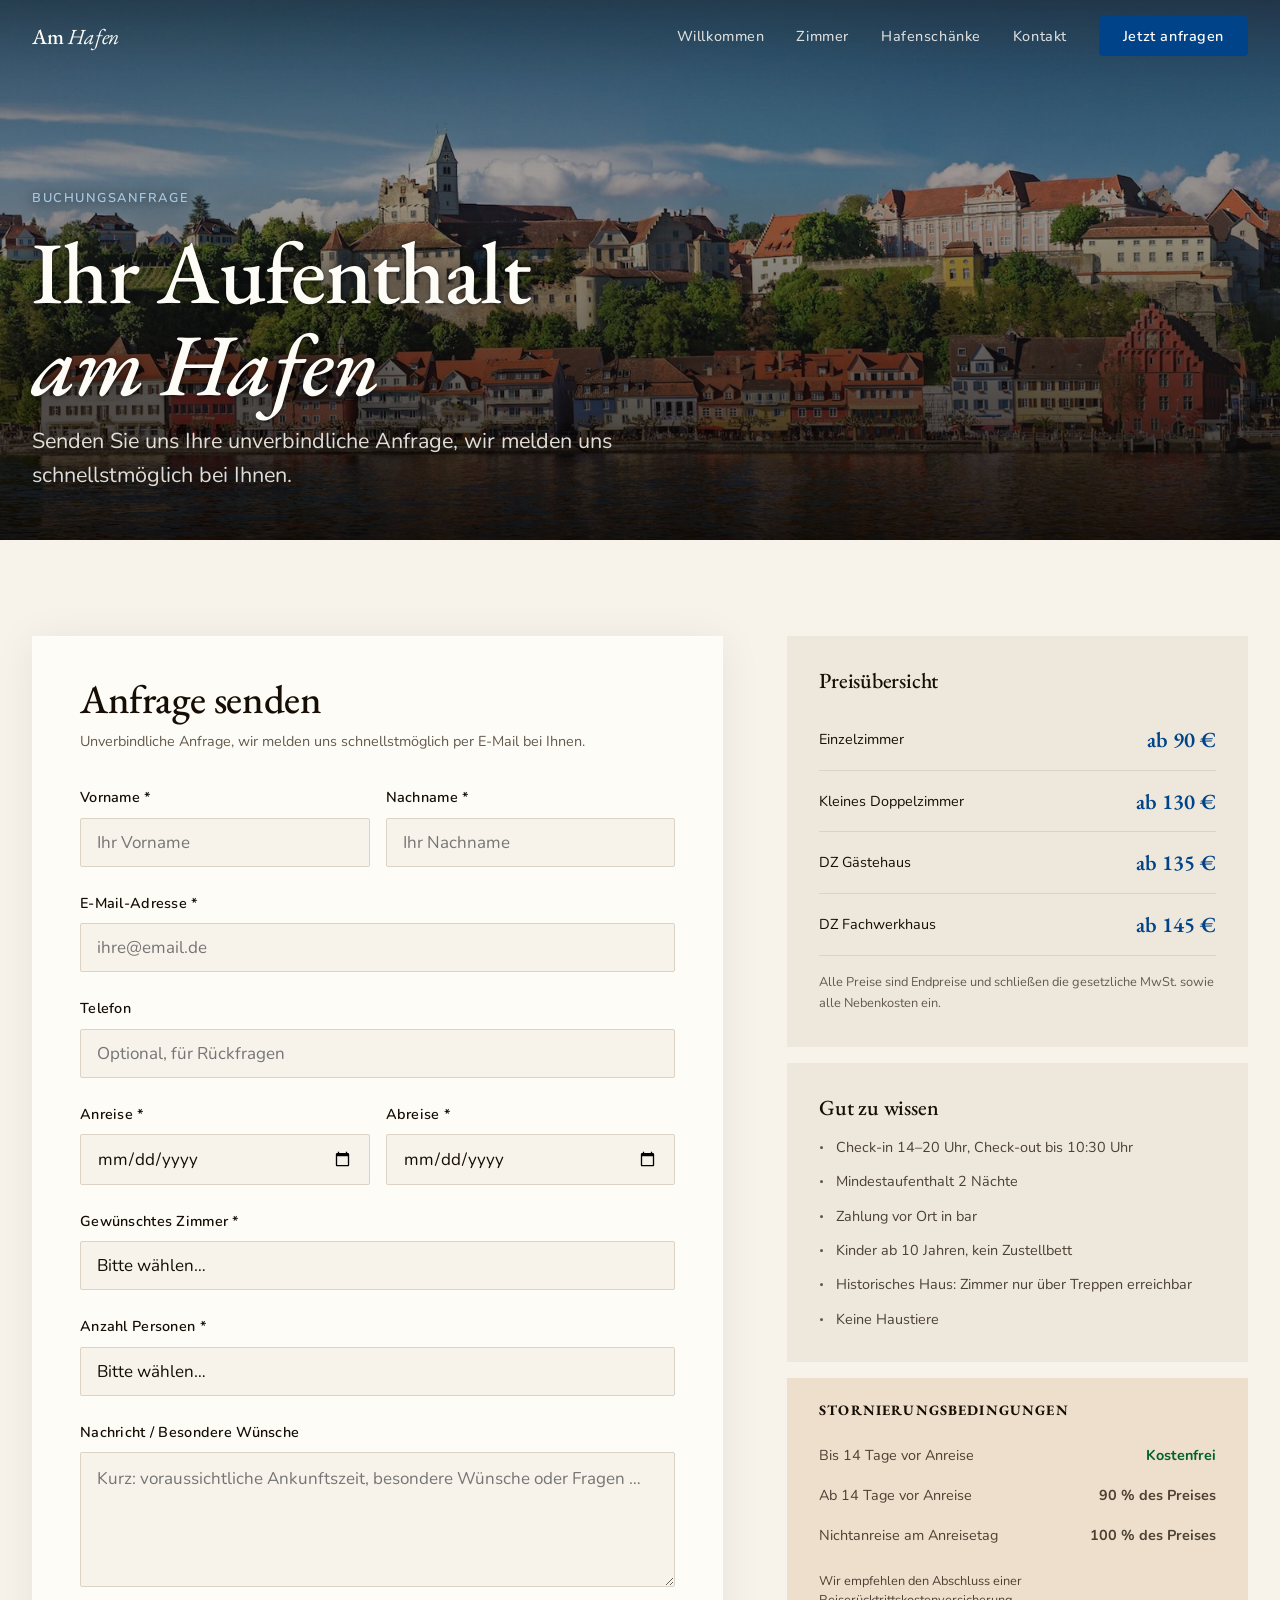
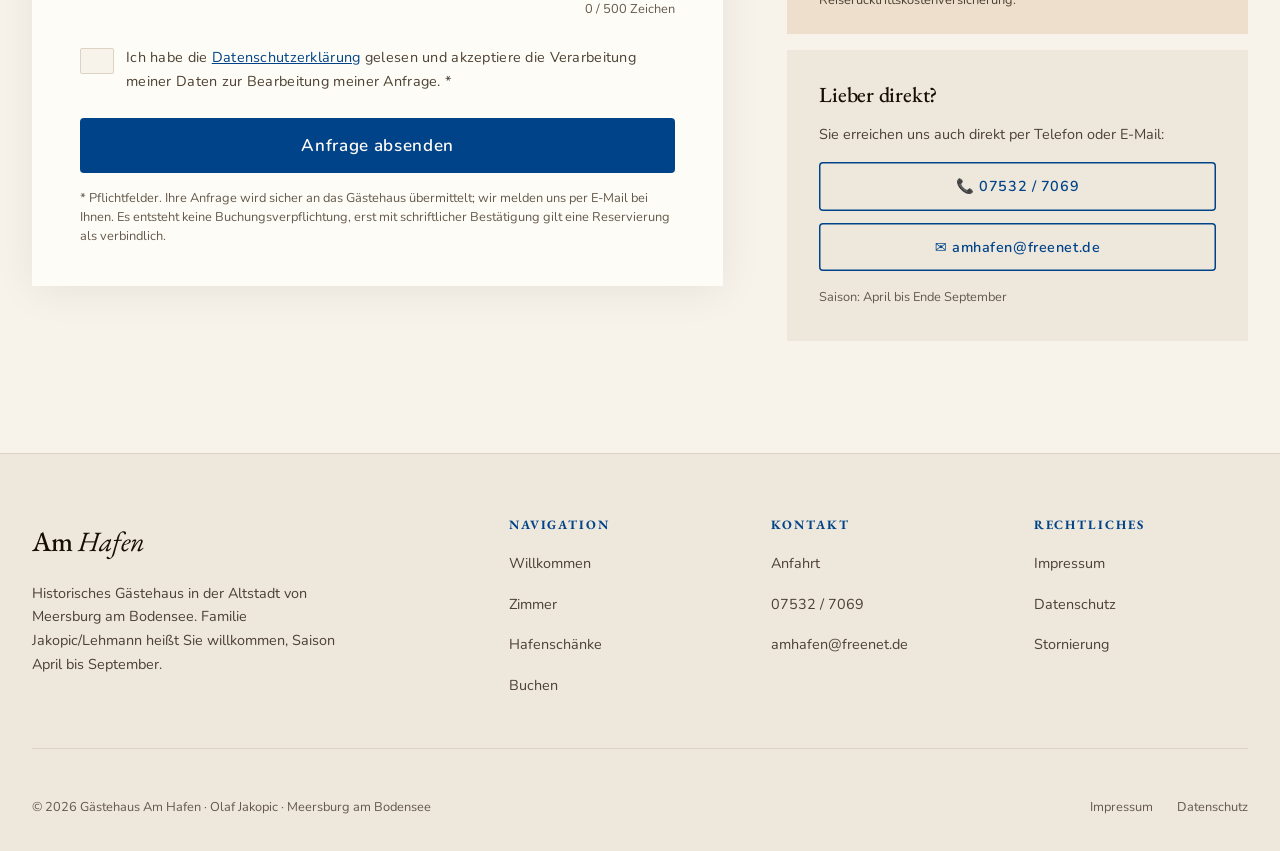
==== commit c4cba575: "Intro: Fachwerkhaus-Bild; Geschichte auf building-2; Nachrichtenfelder mit Zeichenlimit + Live-Zaehl" ====
--- a/buchen.html
+++ b/buchen.html
@@ -120,7 +120,7 @@
 
           <div class="form-group">
             <label for="nachricht">Nachricht / Besondere Wünsche</label>
-            <textarea id="nachricht" name="nachricht" placeholder="Haben Sie besondere Wünsche oder Fragen? Wir freuen uns auf Ihre Nachricht."></textarea>
+            <textarea id="nachricht" name="nachricht" maxlength="500" rows="4" placeholder="Kurz: voraussichtliche Ankunftszeit, besondere Wünsche oder Fragen …"></textarea>
           </div>
 
           <div class="form-group" style="flex-direction: row; align-items: flex-start; gap: var(--s3);">
--- a/css/style.css
+++ b/css/style.css
@@ -2115,3 +2115,15 @@
     padding-bottom: var(--s10);
   }
 }
+
+/* ── Zeichenzähler Textfelder ─────────────────────────────── */
+.char-count {
+  font-size: var(--text-xs);
+  color: var(--text-soft);
+  text-align: right;
+  margin-top: var(--s1);
+}
+.char-count--limit {
+  color: oklch(45% 0.16 25);
+  font-weight: 600;
+}
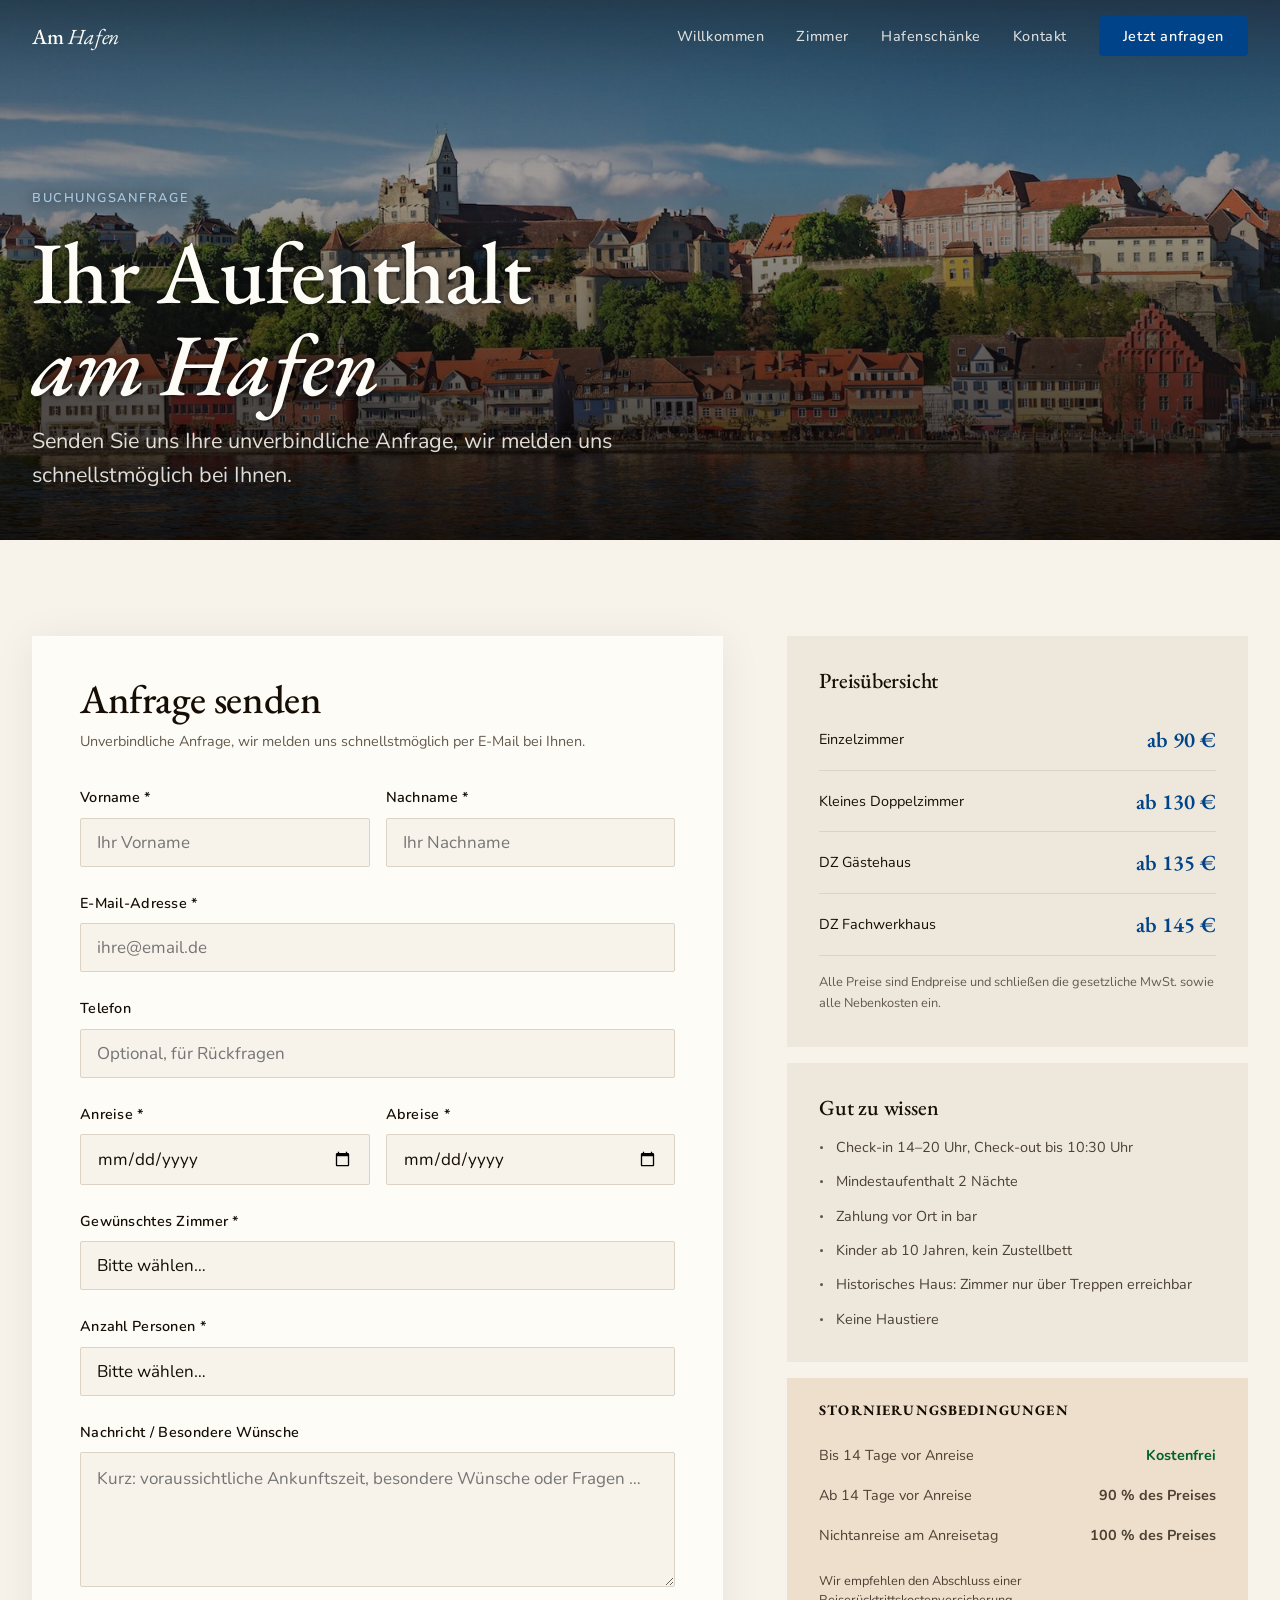
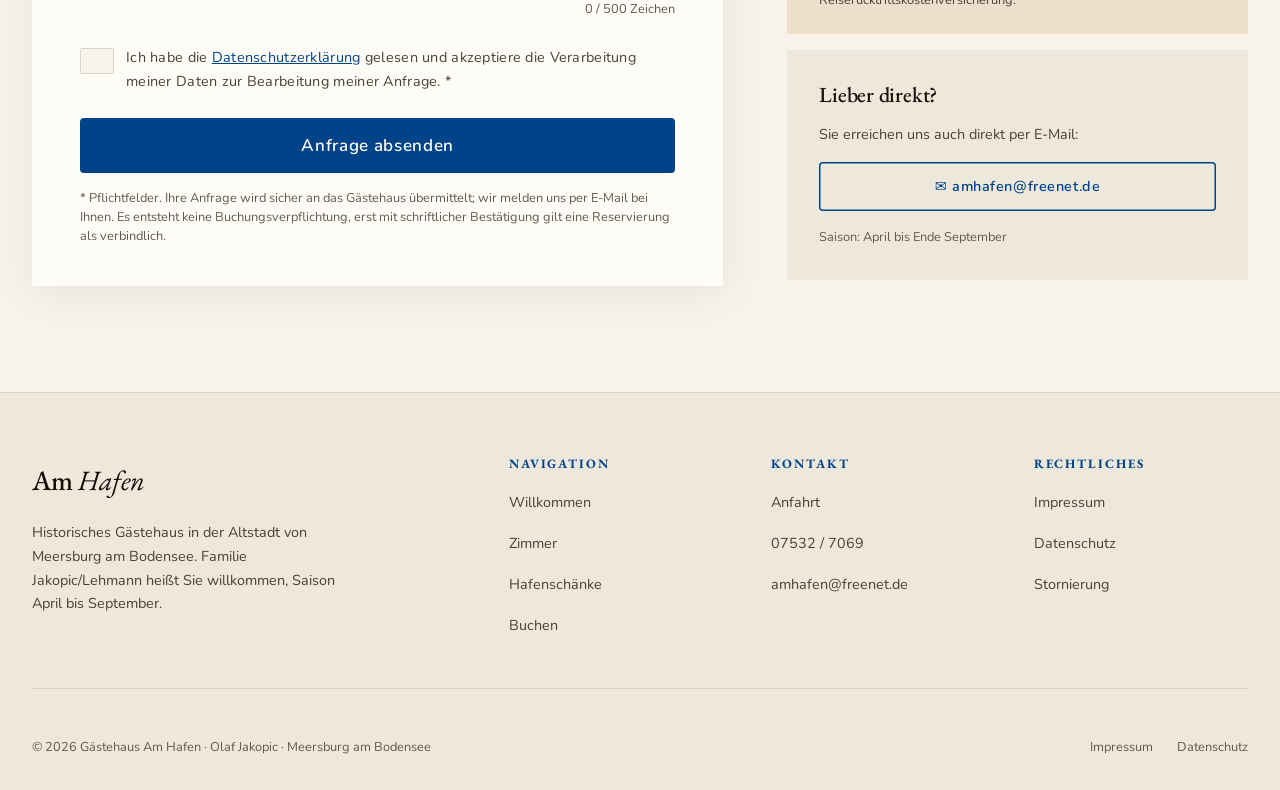
==== commit caaa7fb7: "feat: Zimmerseite nach Variante B, Zuordnung Zimmer zu Haus Zimmerseite in zwei Haus-Sektionen umgeb" ====
--- a/buchen.html
+++ b/buchen.html
@@ -55,8 +55,8 @@
       <!-- ── Form ──────────────────────────────────────────── -->
       <div class="reveal">
         <form class="booking-form" name="buchungsanfrage" method="POST" action="https://api.web3forms.com/submit" accept-charset="UTF-8" aria-labelledby="form-heading">
-          <!-- Web3Forms: kostenlosen Access-Key auf https://web3forms.com mit amhafen@freenet.de holen und unten einsetzen -->
-          <input type="hidden" name="access_key" value="REPLACE_WITH_WEB3FORMS_ACCESS_KEY">
+          <!-- Web3Forms Access-Key (öffentlicher Key, Anfragen gehen an amhafen@freenet.de) -->
+          <input type="hidden" name="access_key" value="e5f40428-57a3-44b2-acf6-f58df639abb7">
           <input type="hidden" name="subject" value="Neue Buchungsanfrage – Gästehaus Am Hafen">
           <input type="hidden" name="from_name" value="Website Gästehaus Am Hafen">
           <input type="checkbox" name="botcheck" tabindex="-1" autocomplete="off" aria-hidden="true" style="display:none">
@@ -204,11 +204,8 @@
         <div class="booking-info-card" style="margin-top: var(--s4);">
           <h3 style="font-size: var(--text-lg); margin-bottom: var(--s4);">Lieber direkt?</h3>
           <p style="font-size: var(--text-sm); color: var(--text-mid); margin-bottom: var(--s4); line-height: 1.6;">
-            Sie erreichen uns auch direkt per Telefon oder E-Mail:
-          </p>
-          <a href="tel:+4975327069" class="btn btn--ghost" style="width: 100%; justify-content: center; margin-bottom: var(--s3);">
-            📞 07532 / 7069
-          </a>
+            Sie erreichen uns auch direkt per E-Mail:
+          </p>
           <a href="mailto:amhafen@freenet.de" class="btn btn--ghost" style="width: 100%; justify-content: center;">
             ✉ amhafen@freenet.de
           </a>
--- a/css/style.css
+++ b/css/style.css
@@ -27,6 +27,7 @@
   --lake-pale:      oklch(82%   0.055 241);
   --lake-wash:      oklch(93%   0.025 241);
   --timber:         oklch(60%   0.100 62);
+  --timber-deep:    oklch(43%   0.095 55);
   --timber-pale:    oklch(91%   0.030 75);
   --border:         oklch(87%   0.022 80);
   --border-mid:     oklch(80%   0.030 80);
@@ -906,6 +907,48 @@
   object-fit: cover;
 }
 
+/* ── Hafenschänke Teaser ─────────────────────────────────── */
+.hafen-teaser__grid {
+  display: grid;
+  grid-template-columns: 1fr 1fr;
+  gap: var(--s16);
+  align-items: stretch;
+}
+
+.hafen-teaser__text {
+  display: flex;
+  flex-direction: column;
+  justify-content: center;
+}
+
+.hafen-teaser__text .eyebrow { margin-bottom: var(--s6); }
+.hafen-teaser__text h2 { margin-bottom: var(--s6); }
+
+.hafen-teaser__text .lead {
+  color: var(--text-mid);
+  max-width: 48ch;
+  margin-bottom: var(--s8);
+}
+
+.hafen-teaser__text .btn { align-self: flex-start; }
+
+.hafen-teaser__image {
+  position: relative;
+  overflow: hidden;
+  min-height: 260px;
+}
+
+.hafen-teaser__image img {
+  position: absolute;
+  inset: 0;
+  width: 100%;
+  height: 100%;
+  object-fit: cover;
+  transition: transform 0.8s var(--ease-out-quart);
+}
+
+.hafen-teaser__image:hover img { transform: scale(1.02); }
+
 /* ── Geschichte / 1780 Section ───────────────────────────── */
 .history {
   background: oklch(96% 0.018 241);
@@ -1280,68 +1323,219 @@
   text-shadow: 0 1px 16px oklch(10% 0.02 70 / 0.7);
 }
 
-/* ── Zimmer Page ──────────────────────────────────────────── */
-.room-full {
+/* ── Zimmer Page: Häuser ──────────────────────────────────── */
+/* Jedes der beiden Häuser bekommt eine eigene Sektion mit Außenfoto,
+   damit sichtbar ist, welche Zimmerkategorie in welchem Haus liegt. */
+.haus {
   padding: var(--s20) 0;
 }
 
-.room-full:nth-child(even) {
+.haus--fachwerk {
+  --haus-accent: var(--timber-deep);
+}
+
+.haus--gaestehaus {
+  --haus-accent: var(--lake);
   background: var(--bg-surface);
 }
 
-.room-full__grid {
+.haus__head {
+  display: grid;
+  grid-template-columns: 300px 1fr;
+  gap: var(--s10);
+  align-items: center;
+  border-left: 5px solid var(--haus-accent);
+  padding-left: var(--s8);
+  margin-bottom: var(--s16);
+}
+
+.haus__photo {
+  aspect-ratio: 3 / 4;
+  overflow: hidden;
+  background: var(--bg-deep);
+  margin: 0;
+}
+
+.haus__photo img {
+  width: 100%;
+  height: 100%;
+  object-fit: cover;
+  transition: transform 0.6s var(--ease-out-quart);
+}
+
+.haus__photo:hover img {
+  transform: scale(1.03);
+}
+
+.haus__badge {
+  display: inline-flex;
+  align-items: center;
+  gap: var(--s2);
+  padding: var(--s2) var(--s4);
+  background: var(--haus-accent);
+  color: var(--white);
+  font-size: var(--text-xs);
+  font-weight: 700;
+  letter-spacing: 0.12em;
+  text-transform: uppercase;
+  margin-bottom: var(--s4);
+}
+
+.haus__badge svg {
+  flex: none;
+}
+
+.haus__title {
+  margin-bottom: var(--s4);
+}
+
+.haus__text {
+  color: var(--text-mid);
+  max-width: 58ch;
+}
+
+.haus__rooms-in {
+  margin-top: var(--s4);
+  font-size: var(--text-sm);
+  color: var(--text-soft);
+}
+
+.haus__rooms-in strong {
+  color: var(--text-mid);
+  font-weight: 600;
+}
+
+.haus__rooms {
+  display: grid;
+  gap: var(--s12);
+}
+
+.haus__rooms--two {
+  grid-template-columns: 1fr 1fr;
+}
+
+.zimmer {
+  display: flex;
+  flex-direction: column;
+  scroll-margin-top: calc(var(--nav-h) + var(--s8));
+}
+
+/* Karten in einer Reihe gleich hoch halten, damit die Album-Buttons auf einer Linie sitzen */
+.zimmer > .zimmer-card {
+  flex: 1;
+}
+
+/* ── Zimmerkarte ──────────────────────────────────────────── */
+.zimmer-card {
+  display: flex;
+  flex-direction: column;
+  background: var(--white);
+  box-shadow: 0 1px 3px oklch(20% 0.02 70 / 0.07);
+}
+
+.zimmer-card--wide {
   display: grid;
   grid-template-columns: 1fr 1fr;
-  gap: var(--s12);
-  align-items: start;
-}
-
-.room-full:nth-child(even) .room-full__grid {
-  direction: rtl;
-}
-
-.room-full:nth-child(even) .room-full__grid > * {
-  direction: ltr;
-}
-
-.room-full__gallery {
-  display: grid;
-  grid-template-columns: 1.5fr 1fr;
-  grid-template-rows: 1fr 1fr;
-  gap: var(--s3);
-}
-
-.room-full__gallery-main {
-  grid-row: 1 / span 2;
-  aspect-ratio: 3/4;
+  align-items: stretch;
+}
+
+.zimmer-card__img {
   overflow: hidden;
-  min-height: 0;
-}
-
-.room-full__gallery-thumb {
-  overflow: hidden;
-  min-height: 0;
-}
-
-.room-full__gallery img {
+  aspect-ratio: 4 / 3;
+}
+
+.zimmer-card--wide .zimmer-card__img {
+  aspect-ratio: auto;
+  min-height: 420px;
+}
+
+.zimmer-card__img img {
   width: 100%;
   height: 100%;
   object-fit: cover;
   transition: transform 0.5s var(--ease-out-quart);
 }
 
-.room-full__gallery img:hover {
+.zimmer-card__img:hover img {
   transform: scale(1.03);
 }
 
-/* Einzelbild-Variante: nur ein repräsentatives Foto, Rest im Album */
-.room-full__gallery--single {
-  display: block;
-}
-
-.room-full__gallery--single .room-full__gallery-main {
-  grid-row: auto;
-  aspect-ratio: 4 / 3;
+.zimmer-card__body {
+  display: flex;
+  flex-direction: column;
+  flex: 1;
+  padding: var(--s10) var(--s8);
+}
+
+.zimmer-card__body h3 {
+  font-family: var(--font-display);
+  font-size: var(--text-2xl);
+  font-weight: 500;
+  letter-spacing: -0.02em;
+  line-height: 1.1;
+  margin-bottom: var(--s2);
+}
+
+.zimmer-card__body .lead {
+  margin-bottom: var(--s4);
+}
+
+.zimmer-card__body p {
+  color: var(--text-mid);
+}
+
+.zimmer-card__foot {
+  margin-top: auto;
+}
+
+/* ── Bettgröße mit Vergleichsbalken ───────────────────────── */
+.bed-note {
+  display: flex;
+  align-items: center;
+  gap: var(--s4);
+  padding: var(--s4);
+  margin: var(--s6) 0;
+  background: var(--bg);
+  border: 1px solid var(--border);
+}
+
+.bed-note svg {
+  flex: none;
+  color: var(--haus-accent);
+}
+
+.bed-note__size {
+  font-size: var(--text-sm);
+  font-weight: 700;
+}
+
+.bed-note__scale {
+  display: flex;
+  align-items: center;
+  gap: var(--s3);
+  margin-top: var(--s2);
+}
+
+.bed-note__bar {
+  flex: 1;
+  max-width: 180px;
+  height: 6px;
+  border-radius: 4px;
+  background: var(--border);
+  overflow: hidden;
+}
+
+.bed-note__fill {
+  height: 100%;
+  background: var(--haus-accent);
+}
+
+.bed-note__label {
+  font-size: var(--text-xs);
+  font-weight: 600;
+  letter-spacing: 0.08em;
+  text-transform: uppercase;
+  color: var(--text-soft);
 }
 
 /* ── Fotoalbum pro Zimmer ─────────────────────────────────── */
@@ -1420,27 +1614,6 @@
   background: oklch(94% 0.04 25);
   color: oklch(40% 0.13 25);
   border: 1px solid oklch(80% 0.08 25);
-}
-
-.room-full__info {
-  padding: var(--s4) 0;
-}
-
-.room-full__info .eyebrow {
-  margin-bottom: var(--s4);
-}
-
-.room-full__info h2 {
-  margin-bottom: var(--s4);
-}
-
-.room-full__info .lead {
-  margin-bottom: var(--s8);
-}
-
-.room-full__info p {
-  color: var(--text-mid);
-  margin-bottom: var(--s4);
 }
 
 .amenities {
@@ -1988,8 +2161,14 @@
   .location__grid,
   .booking-grid,
   .contact-page__grid,
-  .hafenbar__grid {
+  .hafenbar__grid,
+  .hafen-teaser__grid {
     grid-template-columns: 1fr;
+  }
+
+  .hafen-teaser__image {
+    aspect-ratio: 4/3;
+    min-height: 0;
   }
 
   .intro__badge {
@@ -2004,12 +2183,26 @@
     grid-template-columns: 1fr 1fr;
   }
 
-  .room-full__grid {
+  .haus__head {
     grid-template-columns: 1fr;
-  }
-
-  .room-full:nth-child(even) .room-full__grid {
-    direction: ltr;
+    gap: var(--s6);
+    padding-left: var(--s6);
+    margin-bottom: var(--s12);
+  }
+
+  .haus__photo {
+    aspect-ratio: 4 / 3;
+    max-width: 420px;
+  }
+
+  .haus__rooms--two,
+  .zimmer-card--wide {
+    grid-template-columns: 1fr;
+  }
+
+  .zimmer-card--wide .zimmer-card__img {
+    aspect-ratio: 4 / 3;
+    min-height: 0;
   }
 
   .footer__grid {
@@ -2031,16 +2224,9 @@
     grid-template-columns: 1fr;
   }
 
-  .room-full__gallery {
-    grid-template-columns: 1fr;
-  }
-
-  .room-full__gallery-main {
-    grid-row: span 1;
-    aspect-ratio: 4/3;
-  }
-
-  .room-full__gallery-thumb { display: none; }
+  .zimmer-card__body {
+    padding: var(--s8) var(--s6);
+  }
 
   .footer__grid {
     grid-template-columns: 1fr;
@@ -2110,9 +2296,9 @@
     padding-top: var(--s12);
     padding-bottom: var(--s12);
   }
-  .room-full {
-    padding-top: var(--s10);
-    padding-bottom: var(--s10);
+  .haus {
+    padding-top: var(--s12);
+    padding-bottom: var(--s12);
   }
 }
 
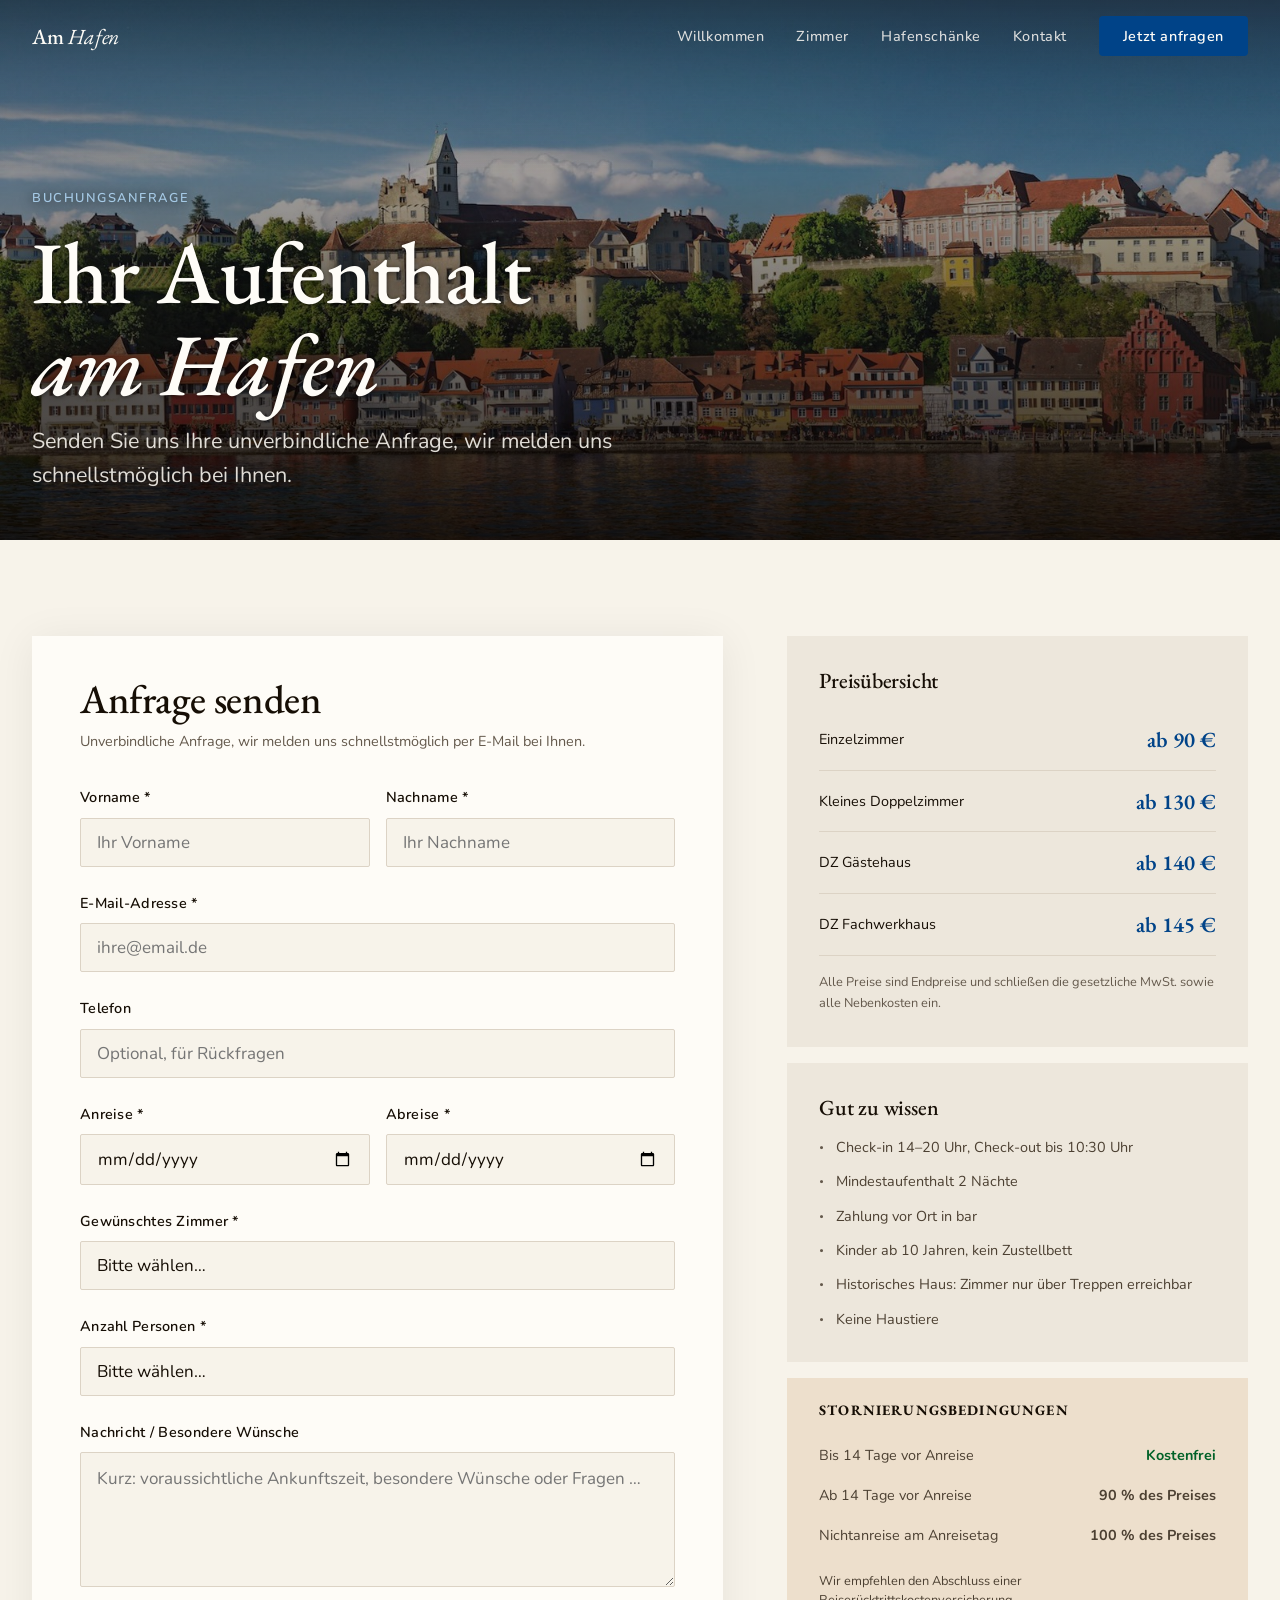
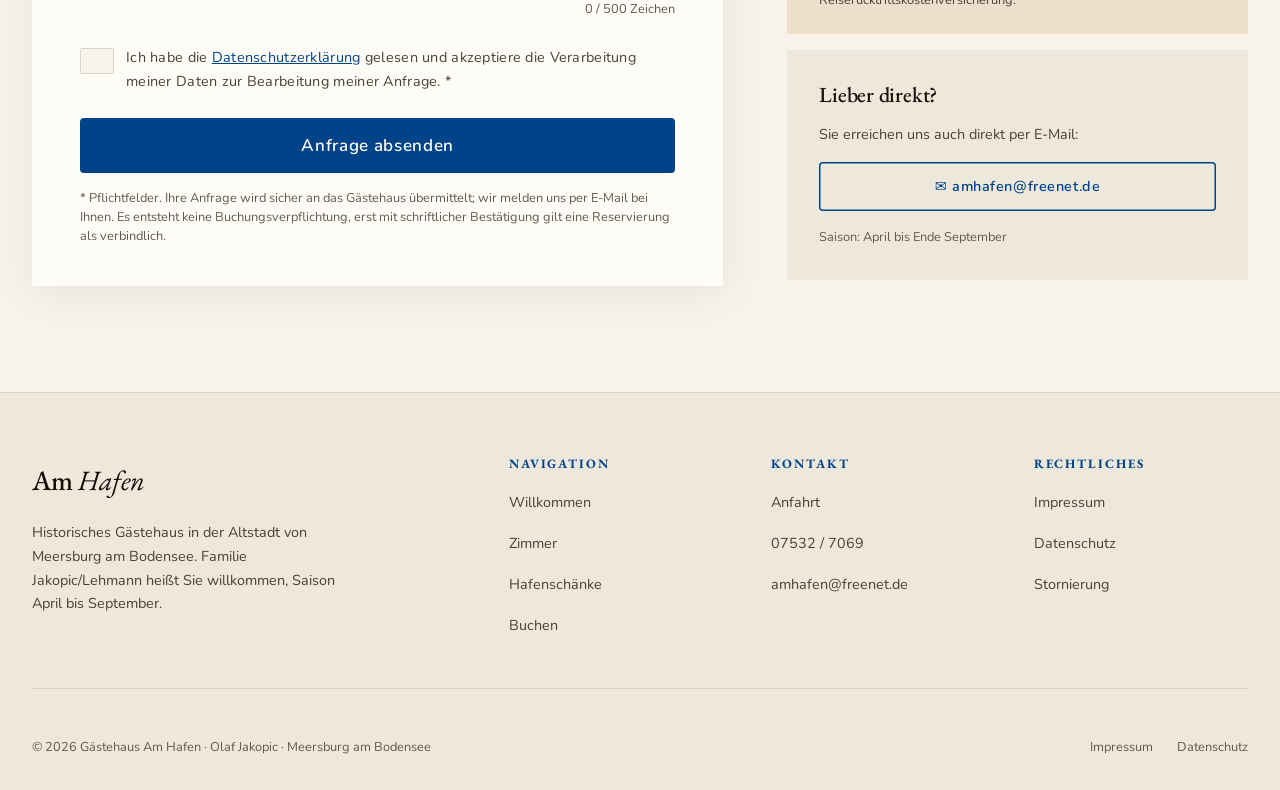
==== commit 0ceb1a88: "feat: Preis Standard-DZ 140, neue Fotos, Teilweise Seeblick - Standard Doppelzimmer: ab 135 auf ab 1" ====
--- a/buchen.html
+++ b/buchen.html
@@ -104,7 +104,7 @@
               <option value="" disabled selected>Bitte wählen…</option>
               <option value="ez">Einzelzimmer (ab 90 €/Nacht)</option>
               <option value="dz-klein">Kleines Doppelzimmer (ab 130 €/Nacht)</option>
-              <option value="dz-gaestehaus">Doppelzimmer Gästehaus (ab 135 €/Nacht)</option>
+              <option value="dz-gaestehaus">Doppelzimmer Gästehaus (ab 140 €/Nacht)</option>
               <option value="dz-fachwerkhaus">Doppelzimmer Fachwerkhaus (ab 145 €/Nacht)</option>
             </select>
           </div>
@@ -157,7 +157,7 @@
               </tr>
               <tr>
                 <td>DZ Gästehaus</td>
-                <td>ab 135 €</td>
+                <td>ab 140 €</td>
               </tr>
               <tr>
                 <td>DZ Fachwerkhaus</td>
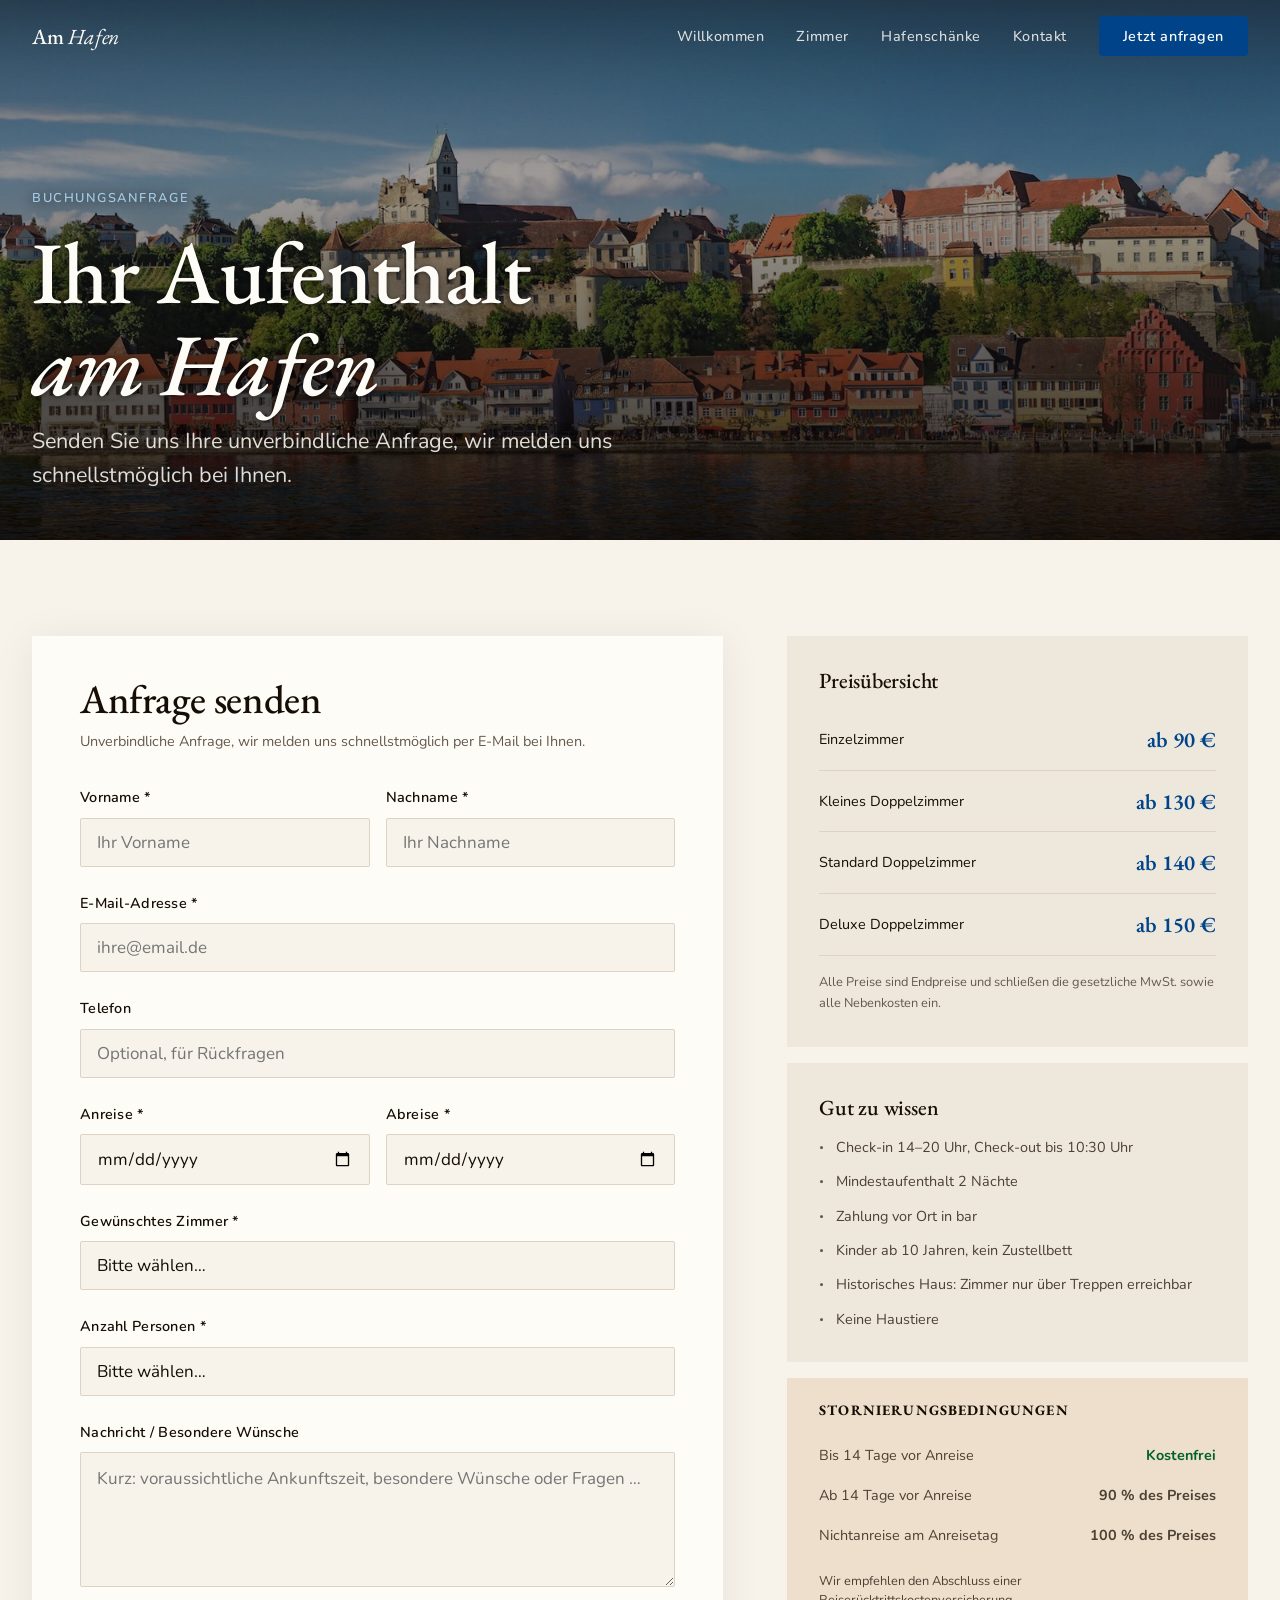
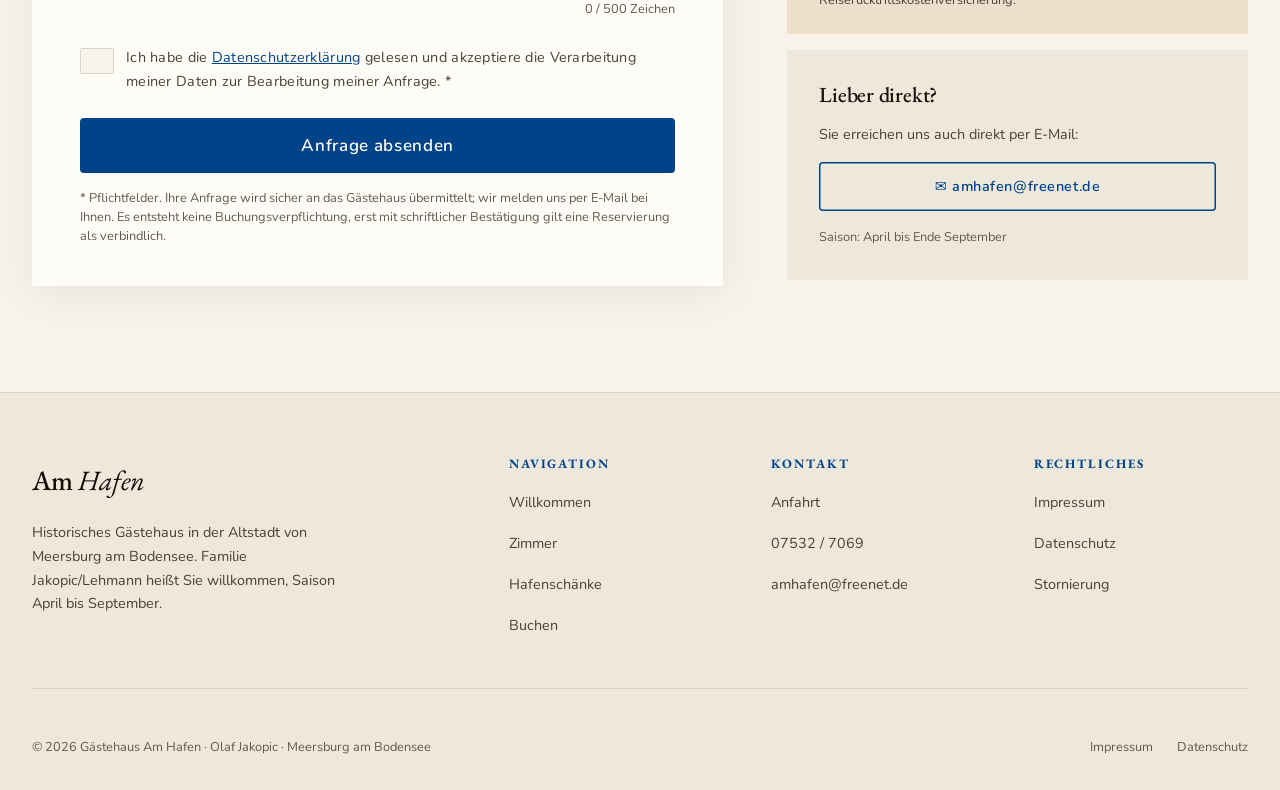
==== commit ae0d24c5: "feat: Mutter-Feedback Runde 2 (Preise, teilweise Seeblick, Alben, Karte) - Deluxe ab 150 EUR (vorher" ====
--- a/buchen.html
+++ b/buchen.html
@@ -104,8 +104,8 @@
               <option value="" disabled selected>Bitte wählen…</option>
               <option value="ez">Einzelzimmer (ab 90 €/Nacht)</option>
               <option value="dz-klein">Kleines Doppelzimmer (ab 130 €/Nacht)</option>
-              <option value="dz-gaestehaus">Doppelzimmer Gästehaus (ab 140 €/Nacht)</option>
-              <option value="dz-fachwerkhaus">Doppelzimmer Fachwerkhaus (ab 145 €/Nacht)</option>
+              <option value="dz-gaestehaus">Standard Doppelzimmer (ab 140 €/Nacht)</option>
+              <option value="dz-fachwerkhaus">Deluxe Doppelzimmer (ab 150 €/Nacht)</option>
             </select>
           </div>
 
@@ -156,12 +156,12 @@
                 <td>ab 130 €</td>
               </tr>
               <tr>
-                <td>DZ Gästehaus</td>
+                <td>Standard Doppelzimmer</td>
                 <td>ab 140 €</td>
               </tr>
               <tr>
-                <td>DZ Fachwerkhaus</td>
-                <td>ab 145 €</td>
+                <td>Deluxe Doppelzimmer</td>
+                <td>ab 150 €</td>
               </tr>
             </tbody>
           </table>
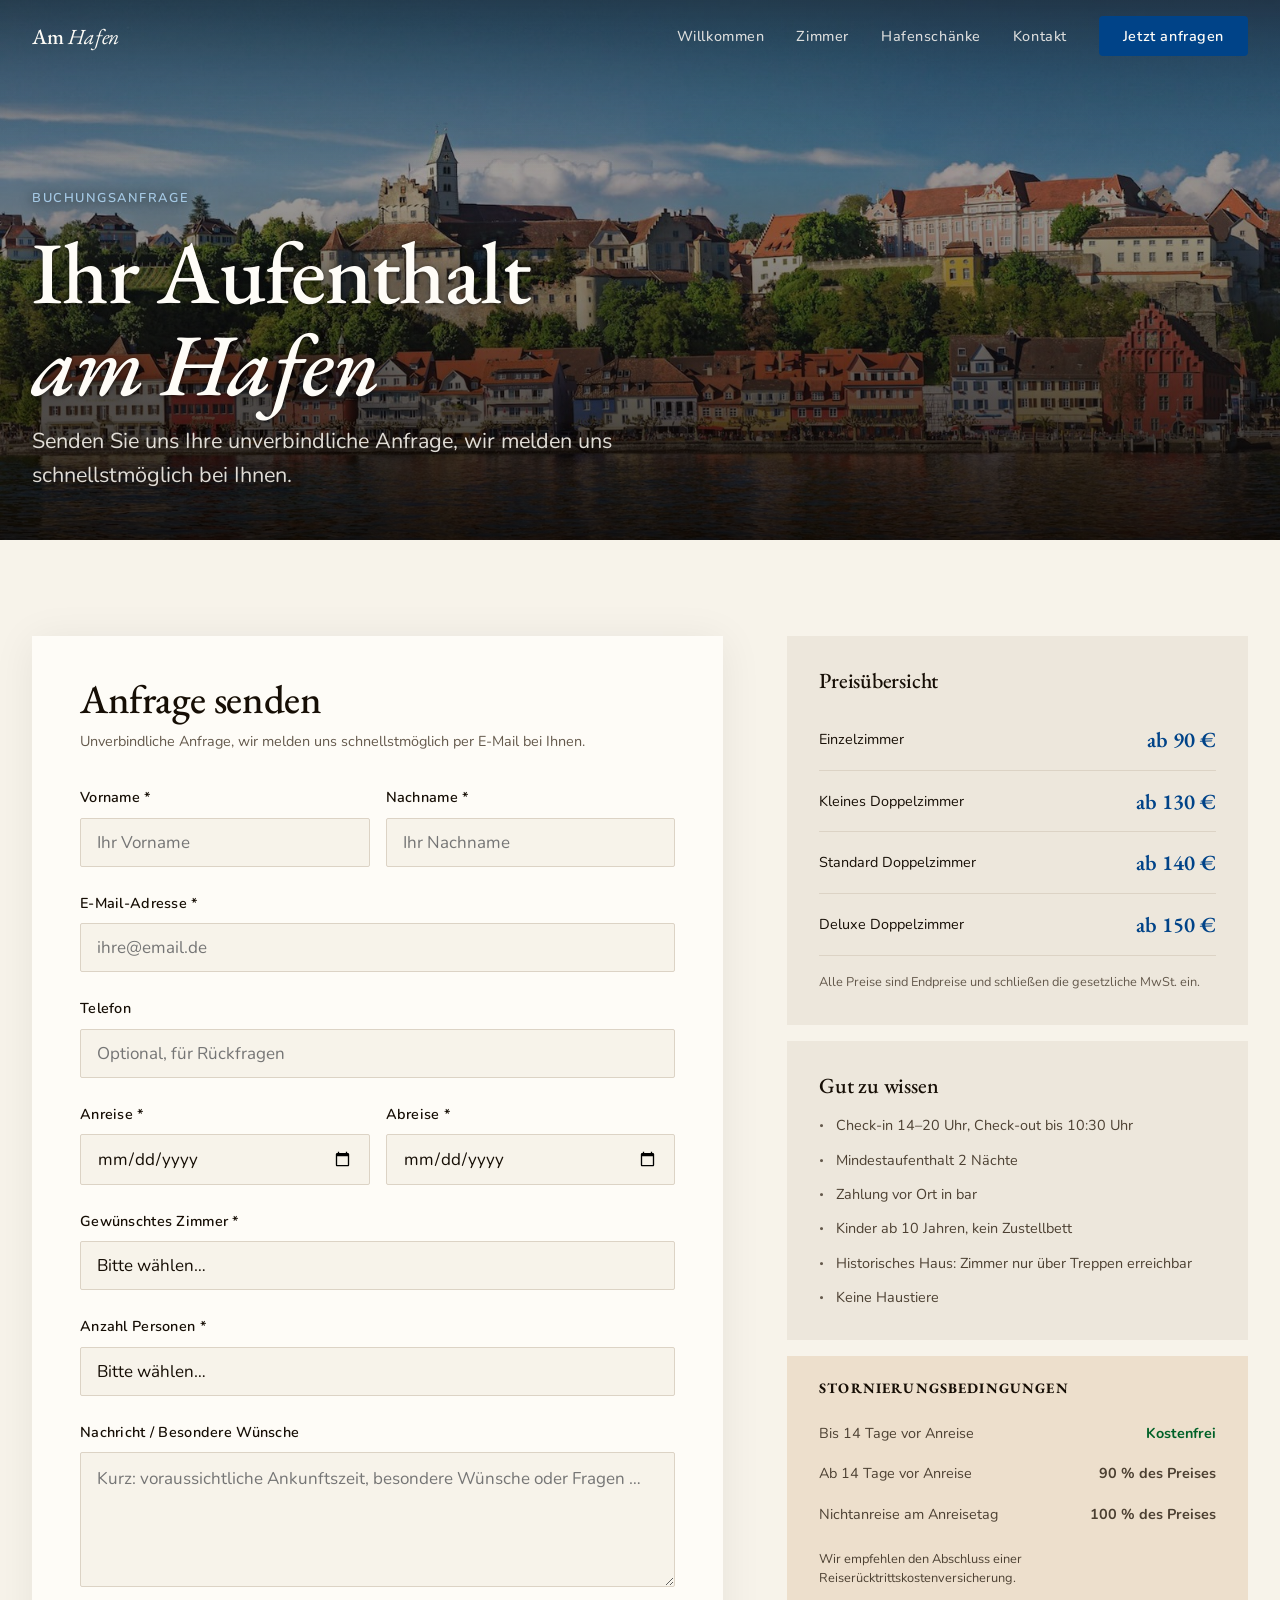
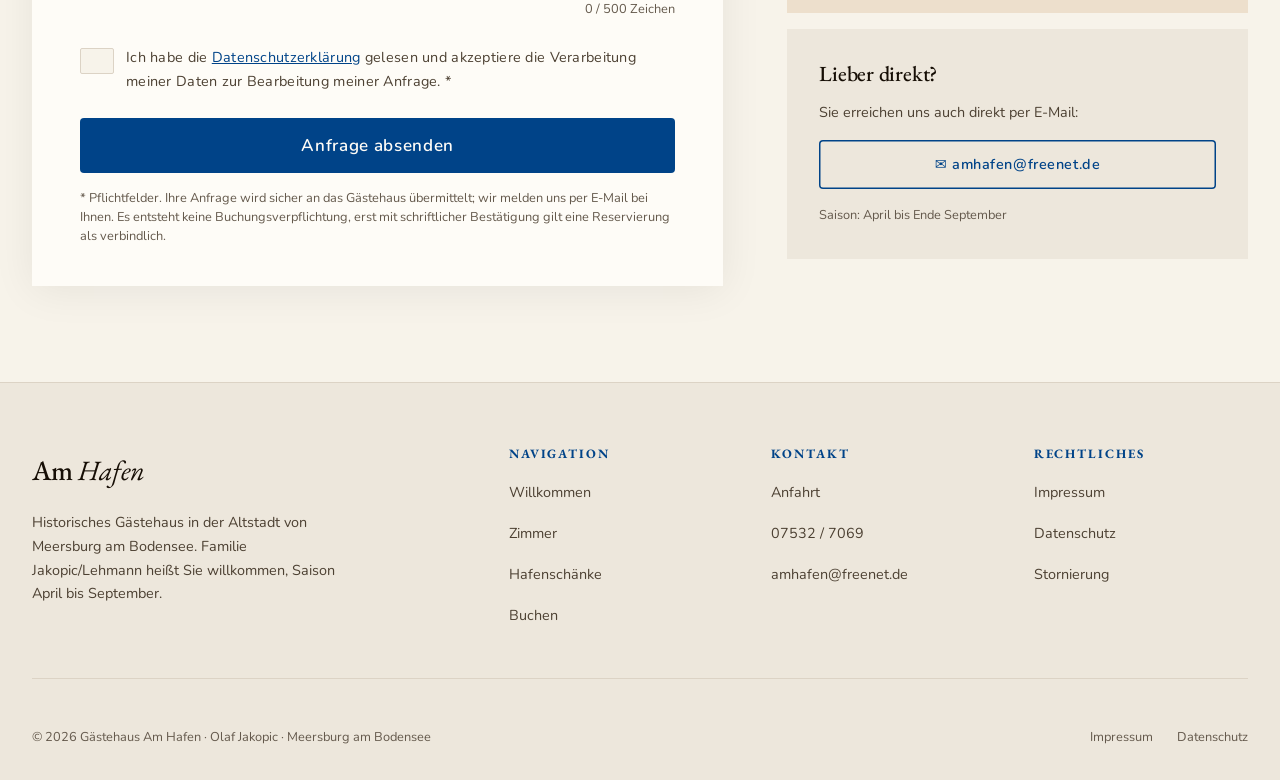
==== commit 06e2f830: "fix: Nebenkosten-Angabe gestrichen, Fahrrad-Hinweis ergaenzt - Preistexte: "sowie alle Nebenkosten" " ====
--- a/buchen.html
+++ b/buchen.html
@@ -166,7 +166,7 @@
             </tbody>
           </table>
           <p style="font-size: var(--text-xs); color: var(--text-soft); margin-top: var(--s4);">
-            Alle Preise sind Endpreise und schließen die gesetzliche MwSt. sowie alle Nebenkosten ein.
+            Alle Preise sind Endpreise und schließen die gesetzliche MwSt. ein.
           </p>
         </div>
 
